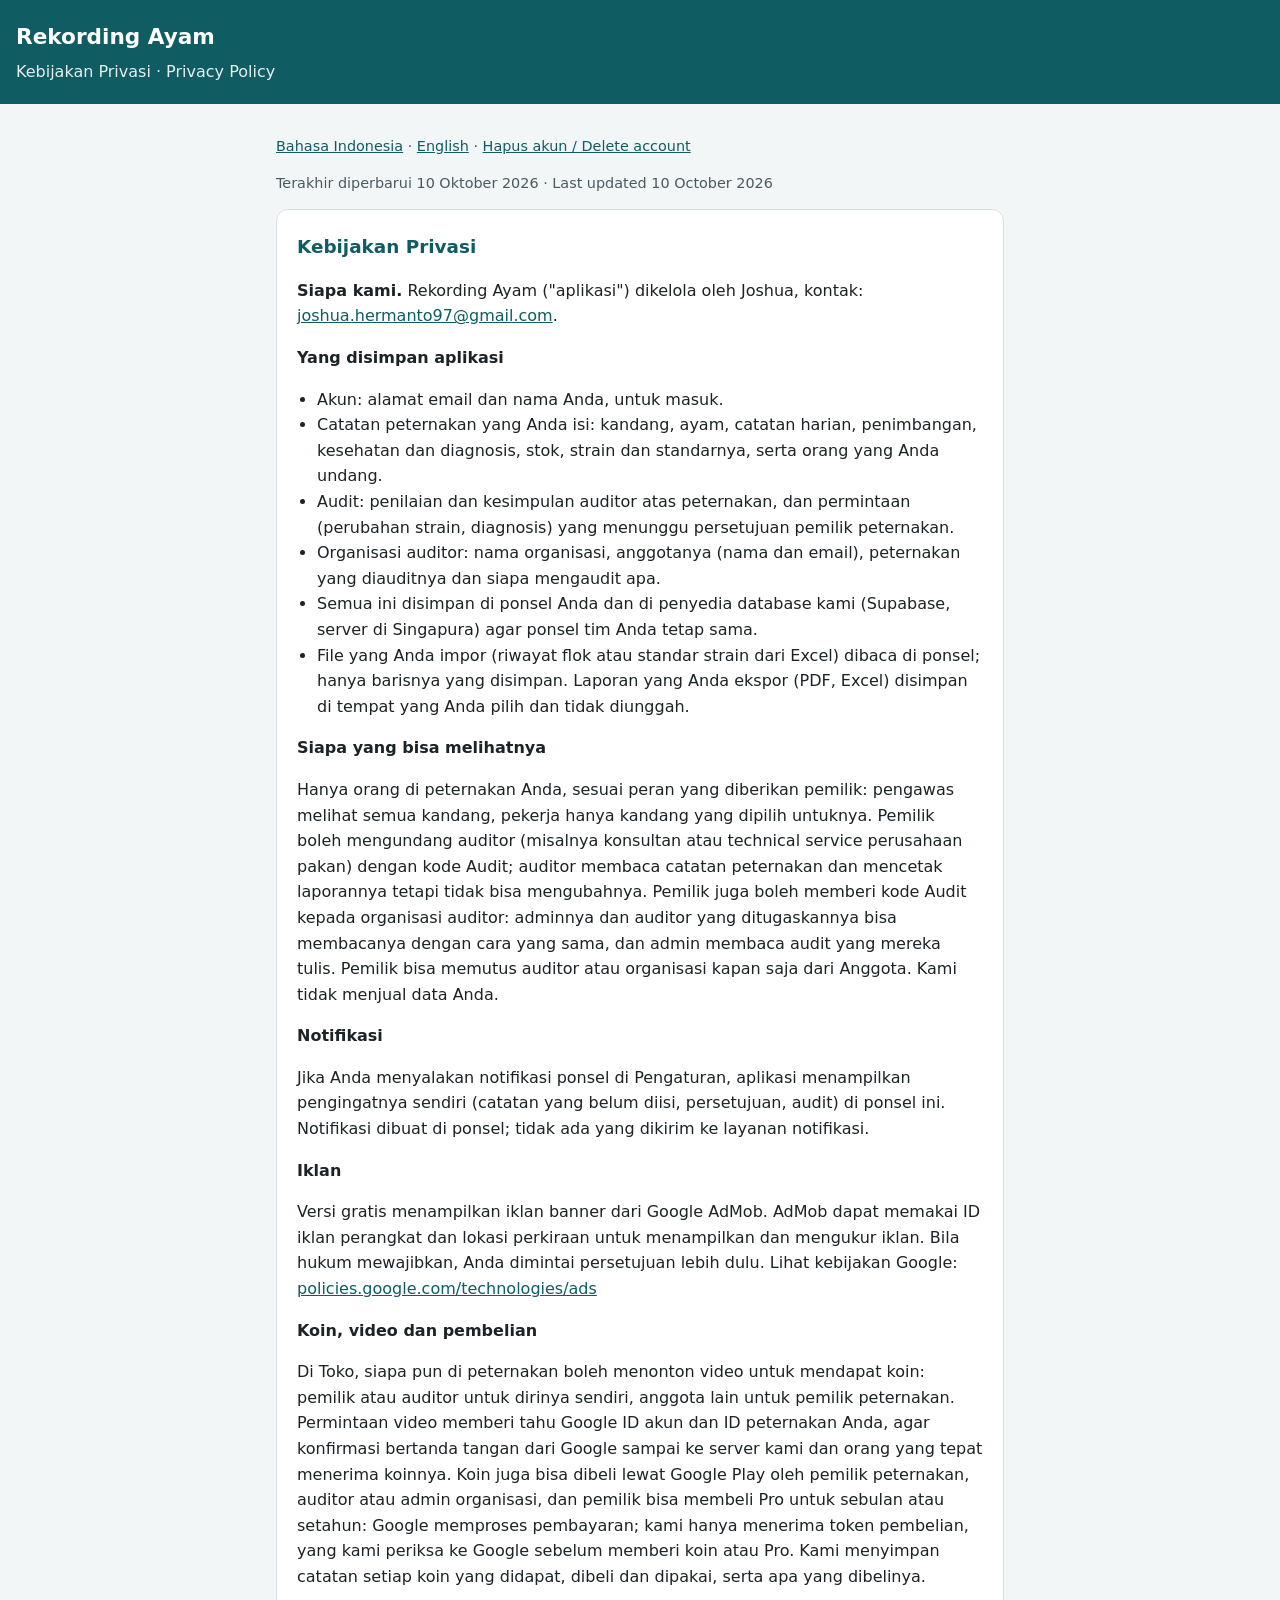
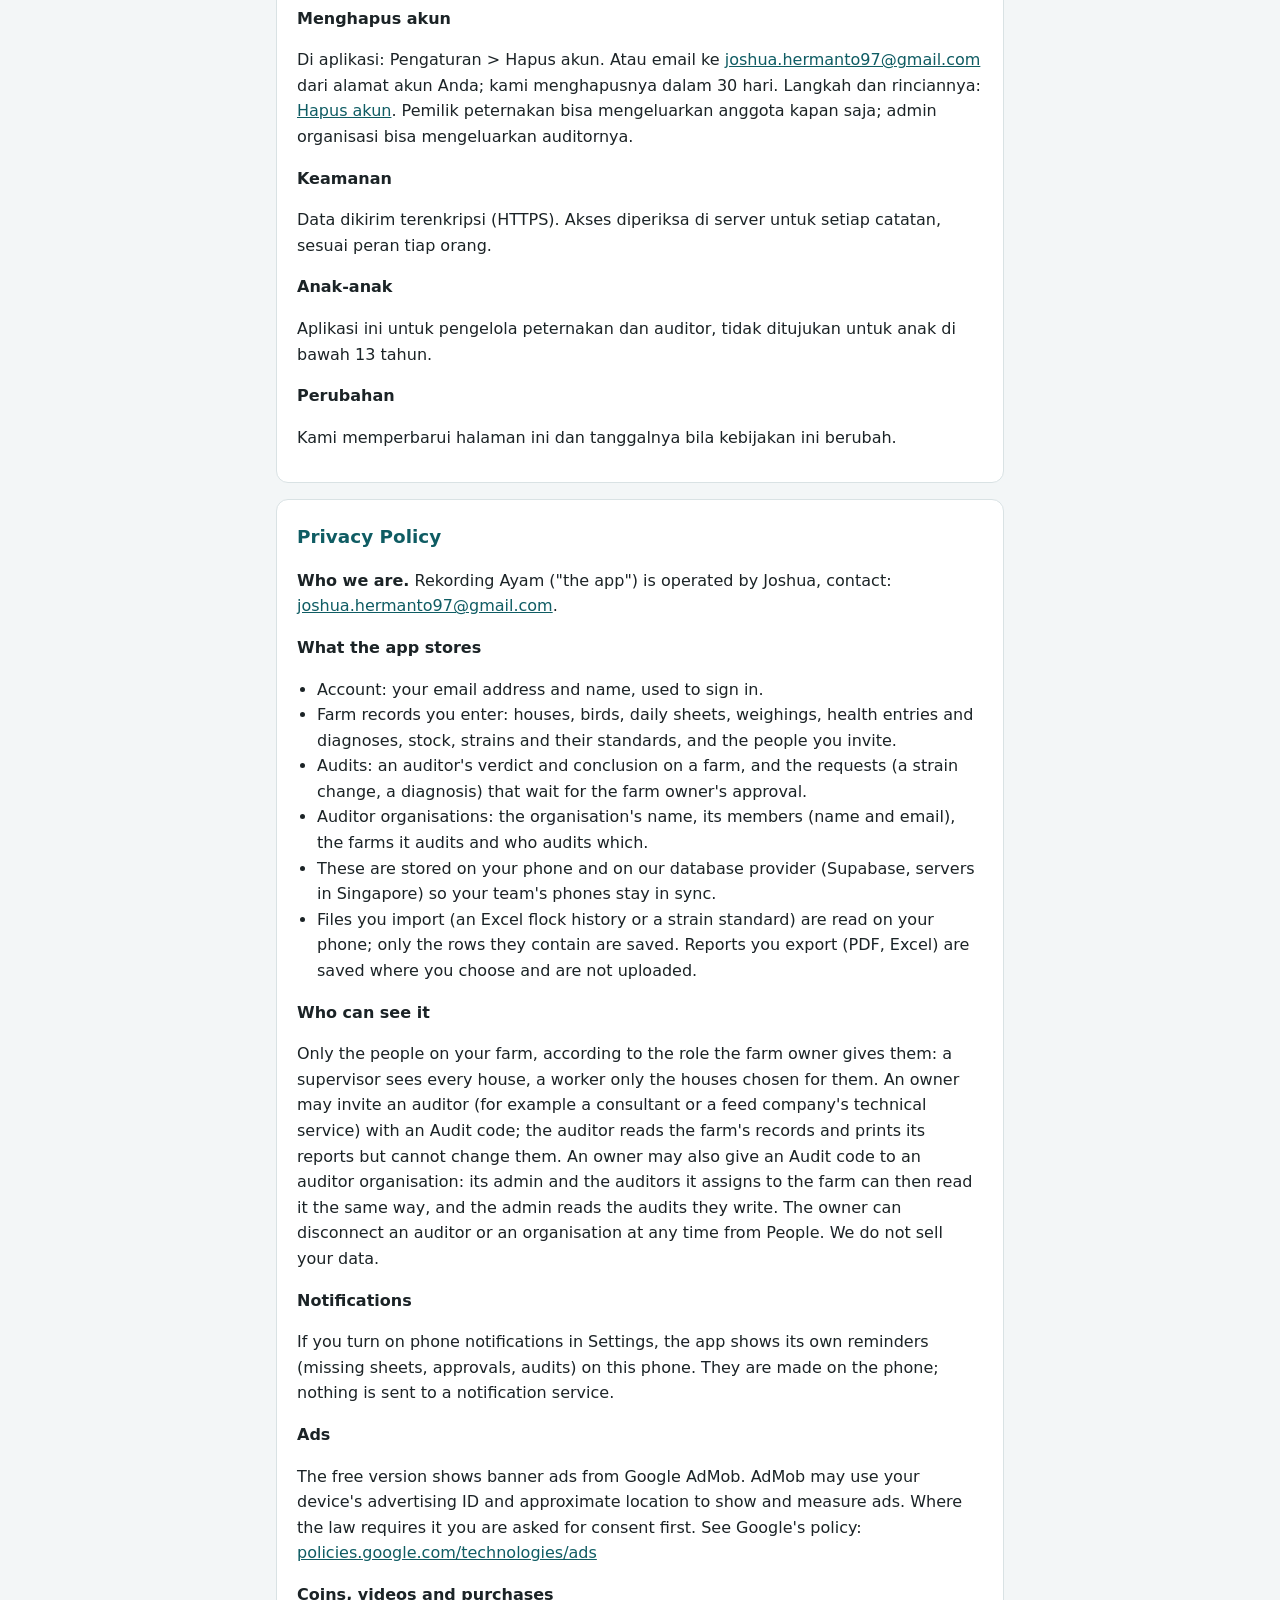
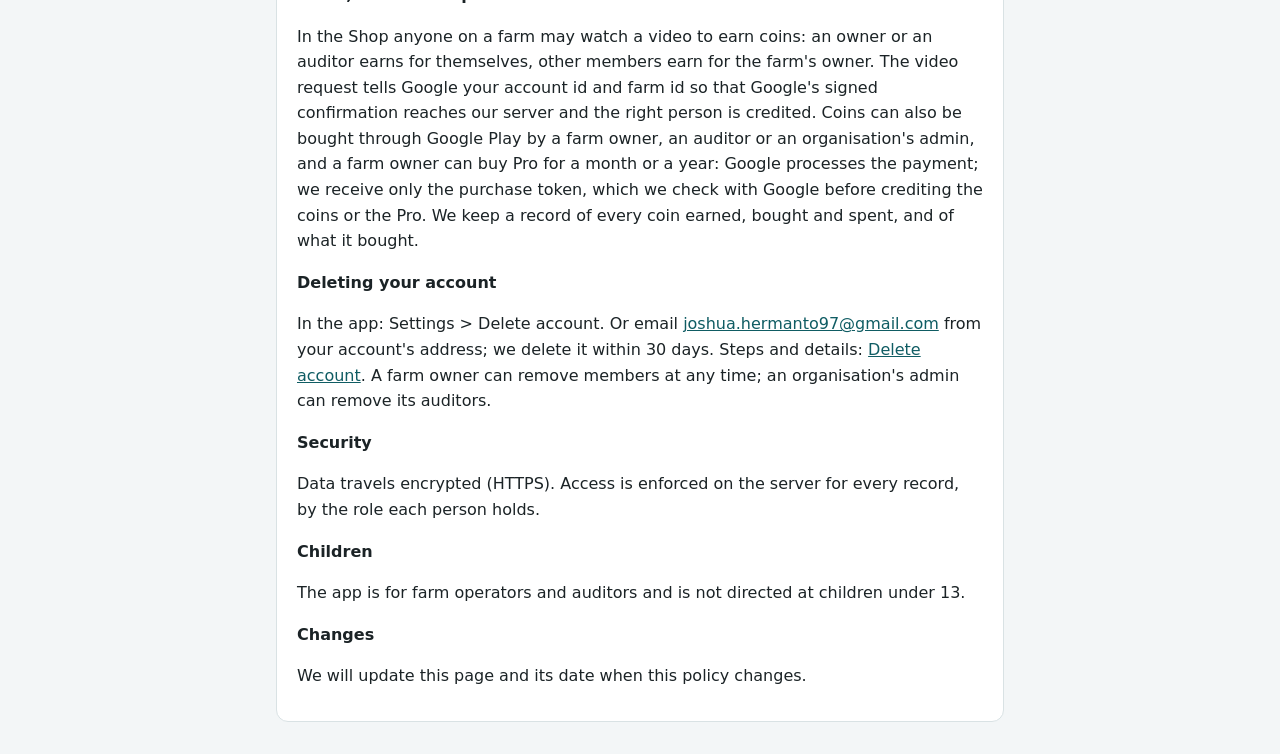
==== index.html @ 23779a7a "Rekording Ayam: privacy policy and delete-account pages Published from docs/site in the app's reposi" ====
<!doctype html>
<html lang="id">
<head>
<meta charset="utf-8">
<meta name="viewport" content="width=device-width, initial-scale=1">
<title>Rekording Ayam: Kebijakan Privasi / Privacy Policy</title>
<link rel="stylesheet" href="style.css">
</head>
<body>
<header>
  <h1>Rekording Ayam</h1>
  <p>Kebijakan Privasi · Privacy Policy</p>
</header>
<main>
  <p class="lang"><a href="#id">Bahasa Indonesia</a> · <a href="#en">English</a> · <a href="delete-account.html">Hapus akun / Delete account</a></p>
  <p class="updated">Terakhir diperbarui 10 Oktober 2026 · Last updated 10 October 2026</p>

  <section id="id" lang="id">
    <h2>Kebijakan Privasi</h2>
    <p><strong>Siapa kami.</strong> Rekording Ayam ("aplikasi") dikelola oleh Joshua, kontak: <a href="mailto:joshua.hermanto97@gmail.com">joshua.hermanto97@gmail.com</a>.</p>

    <h3>Yang disimpan aplikasi</h3>
    <ul>
      <li>Akun: alamat email dan nama Anda, untuk masuk.</li>
      <li>Catatan peternakan yang Anda isi: kandang, ayam, catatan harian, penimbangan, kesehatan dan diagnosis, stok, strain dan standarnya, serta orang yang Anda undang.</li>
      <li>Audit: penilaian dan kesimpulan auditor atas peternakan, dan permintaan (perubahan strain, diagnosis) yang menunggu persetujuan pemilik peternakan.</li>
      <li>Organisasi auditor: nama organisasi, anggotanya (nama dan email), peternakan yang diauditnya dan siapa mengaudit apa.</li>
      <li>Semua ini disimpan di ponsel Anda dan di penyedia database kami (Supabase, server di Singapura) agar ponsel tim Anda tetap sama.</li>
      <li>File yang Anda impor (riwayat flok atau standar strain dari Excel) dibaca di ponsel; hanya barisnya yang disimpan. Laporan yang Anda ekspor (PDF, Excel) disimpan di tempat yang Anda pilih dan tidak diunggah.</li>
    </ul>

    <h3>Siapa yang bisa melihatnya</h3>
    <p>Hanya orang di peternakan Anda, sesuai peran yang diberikan pemilik: pengawas melihat semua kandang, pekerja hanya kandang yang dipilih untuknya. Pemilik boleh mengundang auditor (misalnya konsultan atau technical service perusahaan pakan) dengan kode Audit; auditor membaca catatan peternakan dan mencetak laporannya tetapi tidak bisa mengubahnya. Pemilik juga boleh memberi kode Audit kepada organisasi auditor: adminnya dan auditor yang ditugaskannya bisa membacanya dengan cara yang sama, dan admin membaca audit yang mereka tulis. Pemilik bisa memutus auditor atau organisasi kapan saja dari Anggota. Kami tidak menjual data Anda.</p>

    <h3>Notifikasi</h3>
    <p>Jika Anda menyalakan notifikasi ponsel di Pengaturan, aplikasi menampilkan pengingatnya sendiri (catatan yang belum diisi, persetujuan, audit) di ponsel ini. Notifikasi dibuat di ponsel; tidak ada yang dikirim ke layanan notifikasi.</p>

    <h3>Iklan</h3>
    <p>Versi gratis menampilkan iklan banner dari Google AdMob. AdMob dapat memakai ID iklan perangkat dan lokasi perkiraan untuk menampilkan dan mengukur iklan. Bila hukum mewajibkan, Anda dimintai persetujuan lebih dulu. Lihat kebijakan Google: <a href="https://policies.google.com/technologies/ads">policies.google.com/technologies/ads</a></p>

    <h3>Koin, video dan pembelian</h3>
    <p>Di Toko, siapa pun di peternakan boleh menonton video untuk mendapat koin: pemilik atau auditor untuk dirinya sendiri, anggota lain untuk pemilik peternakan. Permintaan video memberi tahu Google ID akun dan ID peternakan Anda, agar konfirmasi bertanda tangan dari Google sampai ke server kami dan orang yang tepat menerima koinnya. Koin juga bisa dibeli lewat Google Play oleh pemilik peternakan, auditor atau admin organisasi, dan pemilik bisa membeli Pro untuk sebulan atau setahun: Google memproses pembayaran; kami hanya menerima token pembelian, yang kami periksa ke Google sebelum memberi koin atau Pro. Kami menyimpan catatan setiap koin yang didapat, dibeli dan dipakai, serta apa yang dibelinya.</p>

    <h3>Menghapus akun</h3>
    <p>Di aplikasi: Pengaturan &gt; Hapus akun. Atau email ke <a href="mailto:joshua.hermanto97@gmail.com">joshua.hermanto97@gmail.com</a> dari alamat akun Anda; kami menghapusnya dalam 30 hari. Langkah dan rinciannya: <a href="delete-account.html">Hapus akun</a>. Pemilik peternakan bisa mengeluarkan anggota kapan saja; admin organisasi bisa mengeluarkan auditornya.</p>

    <h3>Keamanan</h3>
    <p>Data dikirim terenkripsi (HTTPS). Akses diperiksa di server untuk setiap catatan, sesuai peran tiap orang.</p>

    <h3>Anak-anak</h3>
    <p>Aplikasi ini untuk pengelola peternakan dan auditor, tidak ditujukan untuk anak di bawah 13 tahun.</p>

    <h3>Perubahan</h3>
    <p>Kami memperbarui halaman ini dan tanggalnya bila kebijakan ini berubah.</p>
  </section>

  <section id="en" lang="en">
    <h2>Privacy Policy</h2>
    <p><strong>Who we are.</strong> Rekording Ayam ("the app") is operated by Joshua, contact: <a href="mailto:joshua.hermanto97@gmail.com">joshua.hermanto97@gmail.com</a>.</p>

    <h3>What the app stores</h3>
    <ul>
      <li>Account: your email address and name, used to sign in.</li>
      <li>Farm records you enter: houses, birds, daily sheets, weighings, health entries and diagnoses, stock, strains and their standards, and the people you invite.</li>
      <li>Audits: an auditor's verdict and conclusion on a farm, and the requests (a strain change, a diagnosis) that wait for the farm owner's approval.</li>
      <li>Auditor organisations: the organisation's name, its members (name and email), the farms it audits and who audits which.</li>
      <li>These are stored on your phone and on our database provider (Supabase, servers in Singapore) so your team's phones stay in sync.</li>
      <li>Files you import (an Excel flock history or a strain standard) are read on your phone; only the rows they contain are saved. Reports you export (PDF, Excel) are saved where you choose and are not uploaded.</li>
    </ul>

    <h3>Who can see it</h3>
    <p>Only the people on your farm, according to the role the farm owner gives them: a supervisor sees every house, a worker only the houses chosen for them. An owner may invite an auditor (for example a consultant or a feed company's technical service) with an Audit code; the auditor reads the farm's records and prints its reports but cannot change them. An owner may also give an Audit code to an auditor organisation: its admin and the auditors it assigns to the farm can then read it the same way, and the admin reads the audits they write. The owner can disconnect an auditor or an organisation at any time from People. We do not sell your data.</p>

    <h3>Notifications</h3>
    <p>If you turn on phone notifications in Settings, the app shows its own reminders (missing sheets, approvals, audits) on this phone. They are made on the phone; nothing is sent to a notification service.</p>

    <h3>Ads</h3>
    <p>The free version shows banner ads from Google AdMob. AdMob may use your device's advertising ID and approximate location to show and measure ads. Where the law requires it you are asked for consent first. See Google's policy: <a href="https://policies.google.com/technologies/ads">policies.google.com/technologies/ads</a></p>

    <h3>Coins, videos and purchases</h3>
    <p>In the Shop anyone on a farm may watch a video to earn coins: an owner or an auditor earns for themselves, other members earn for the farm's owner. The video request tells Google your account id and farm id so that Google's signed confirmation reaches our server and the right person is credited. Coins can also be bought through Google Play by a farm owner, an auditor or an organisation's admin, and a farm owner can buy Pro for a month or a year: Google processes the payment; we receive only the purchase token, which we check with Google before crediting the coins or the Pro. We keep a record of every coin earned, bought and spent, and of what it bought.</p>

    <h3>Deleting your account</h3>
    <p>In the app: Settings &gt; Delete account. Or email <a href="mailto:joshua.hermanto97@gmail.com">joshua.hermanto97@gmail.com</a> from your account's address; we delete it within 30 days. Steps and details: <a href="delete-account.html">Delete account</a>. A farm owner can remove members at any time; an organisation's admin can remove its auditors.</p>

    <h3>Security</h3>
    <p>Data travels encrypted (HTTPS). Access is enforced on the server for every record, by the role each person holds.</p>

    <h3>Children</h3>
    <p>The app is for farm operators and auditors and is not directed at children under 13.</p>

    <h3>Changes</h3>
    <p>We will update this page and its date when this policy changes.</p>
  </section>
</main>
</body>
</html>
---- style.css ----
/* The two public pages Google Play links to. Light only, like the app. */
:root {
  --petrol: #0f5c63;
  --ink: #1b2326;
  --muted: #4a5a5f;
  --page: #f3f6f7;
  --card: #ffffff;
  --line: #d9e2e4;
  --danger: #b3261e;
}
* { box-sizing: border-box; }
body {
  margin: 0;
  background: var(--page);
  color: var(--ink);
  font: 16px/1.6 system-ui, -apple-system, "Segoe UI", Roboto, sans-serif;
}
header { background: var(--petrol); color: #fff; padding: 20px 16px; }
header h1 { margin: 0; font-size: 1.35rem; }
header p { margin: 4px 0 0; opacity: 0.9; }
header a { color: #fff; }
main { max-width: 760px; margin: 0 auto; padding: 16px; }
section { background: var(--card); border: 1px solid var(--line); border-radius: 12px; padding: 4px 20px 16px; margin: 0 0 16px; }
h2 { font-size: 1.15rem; color: var(--petrol); margin: 18px 0 6px; }
h3 { font-size: 1rem; margin: 16px 0 4px; }
.updated, .lang { color: var(--muted); font-size: 0.9rem; }
.lang a { color: var(--petrol); }
ol, ul { padding-left: 1.25rem; }
a { color: var(--petrol); }
.note { border-left: 4px solid var(--danger); padding: 4px 12px; background: #fdf1f0; }
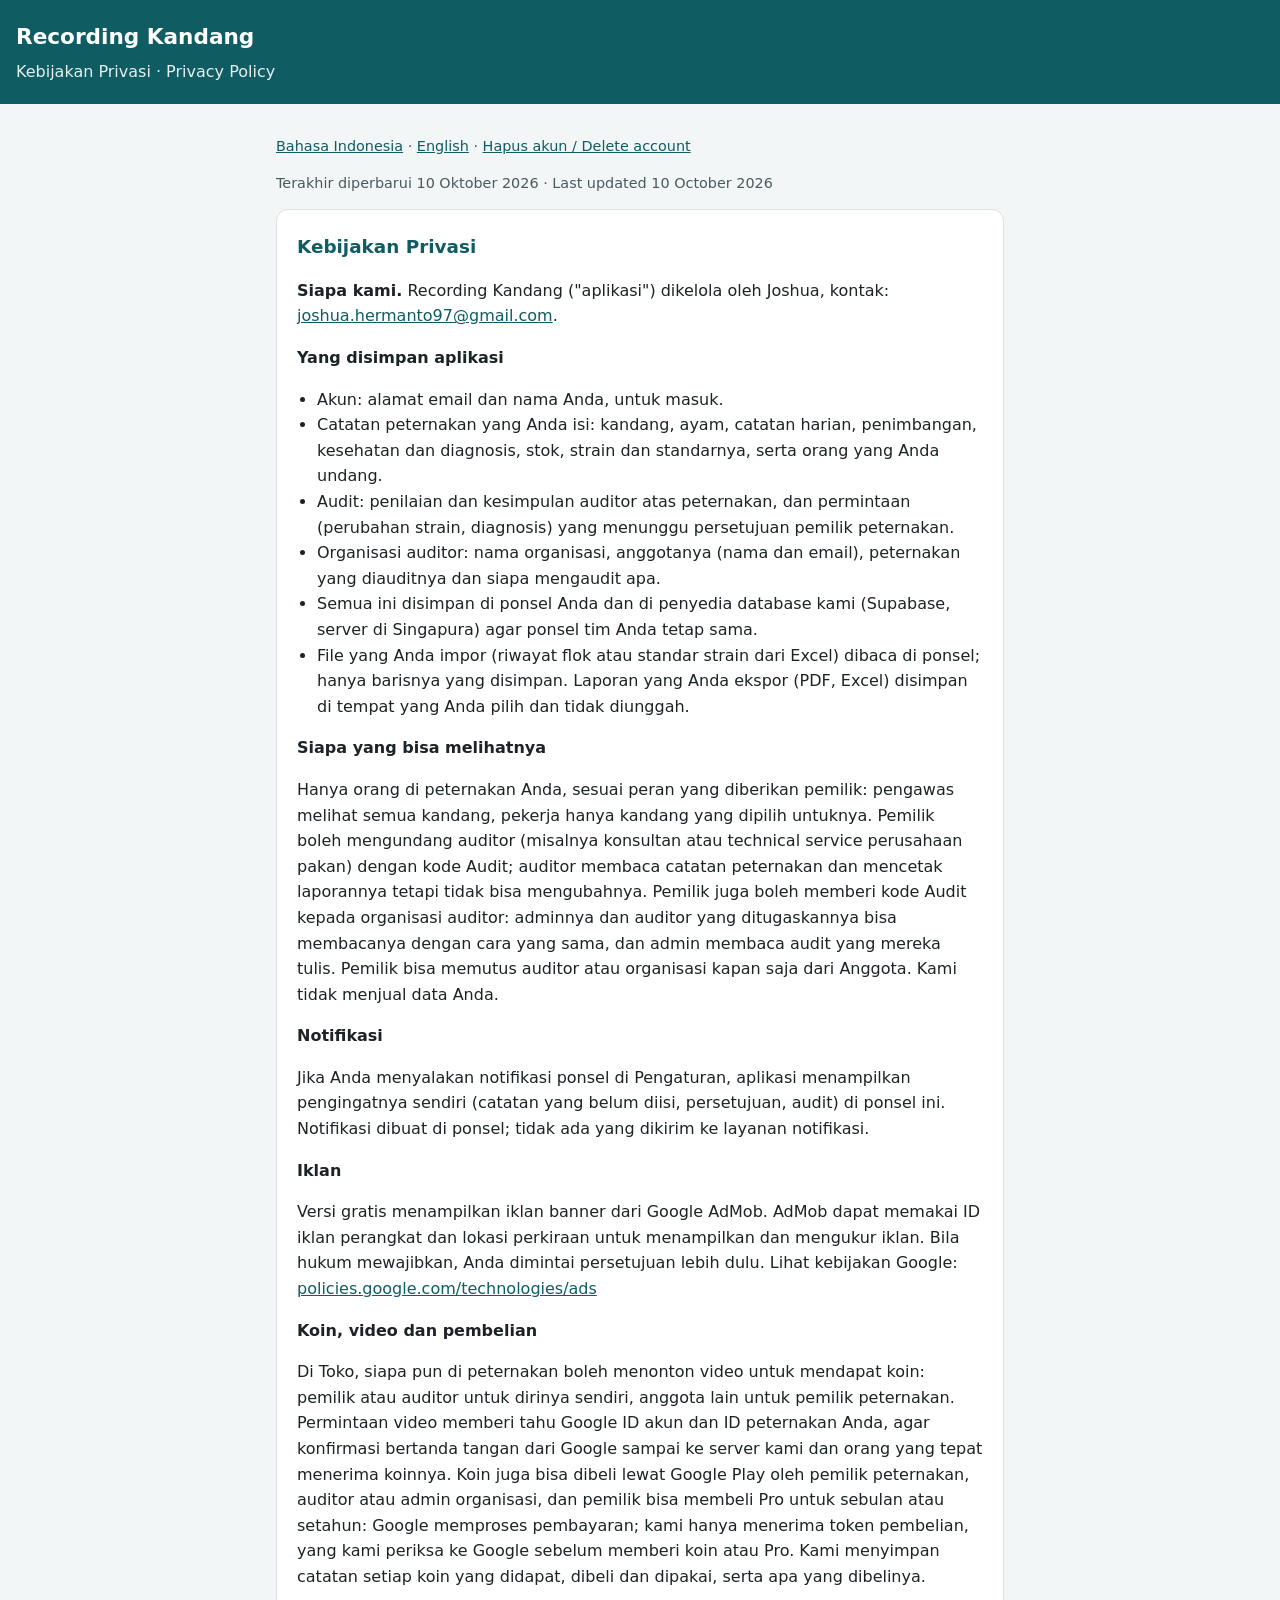
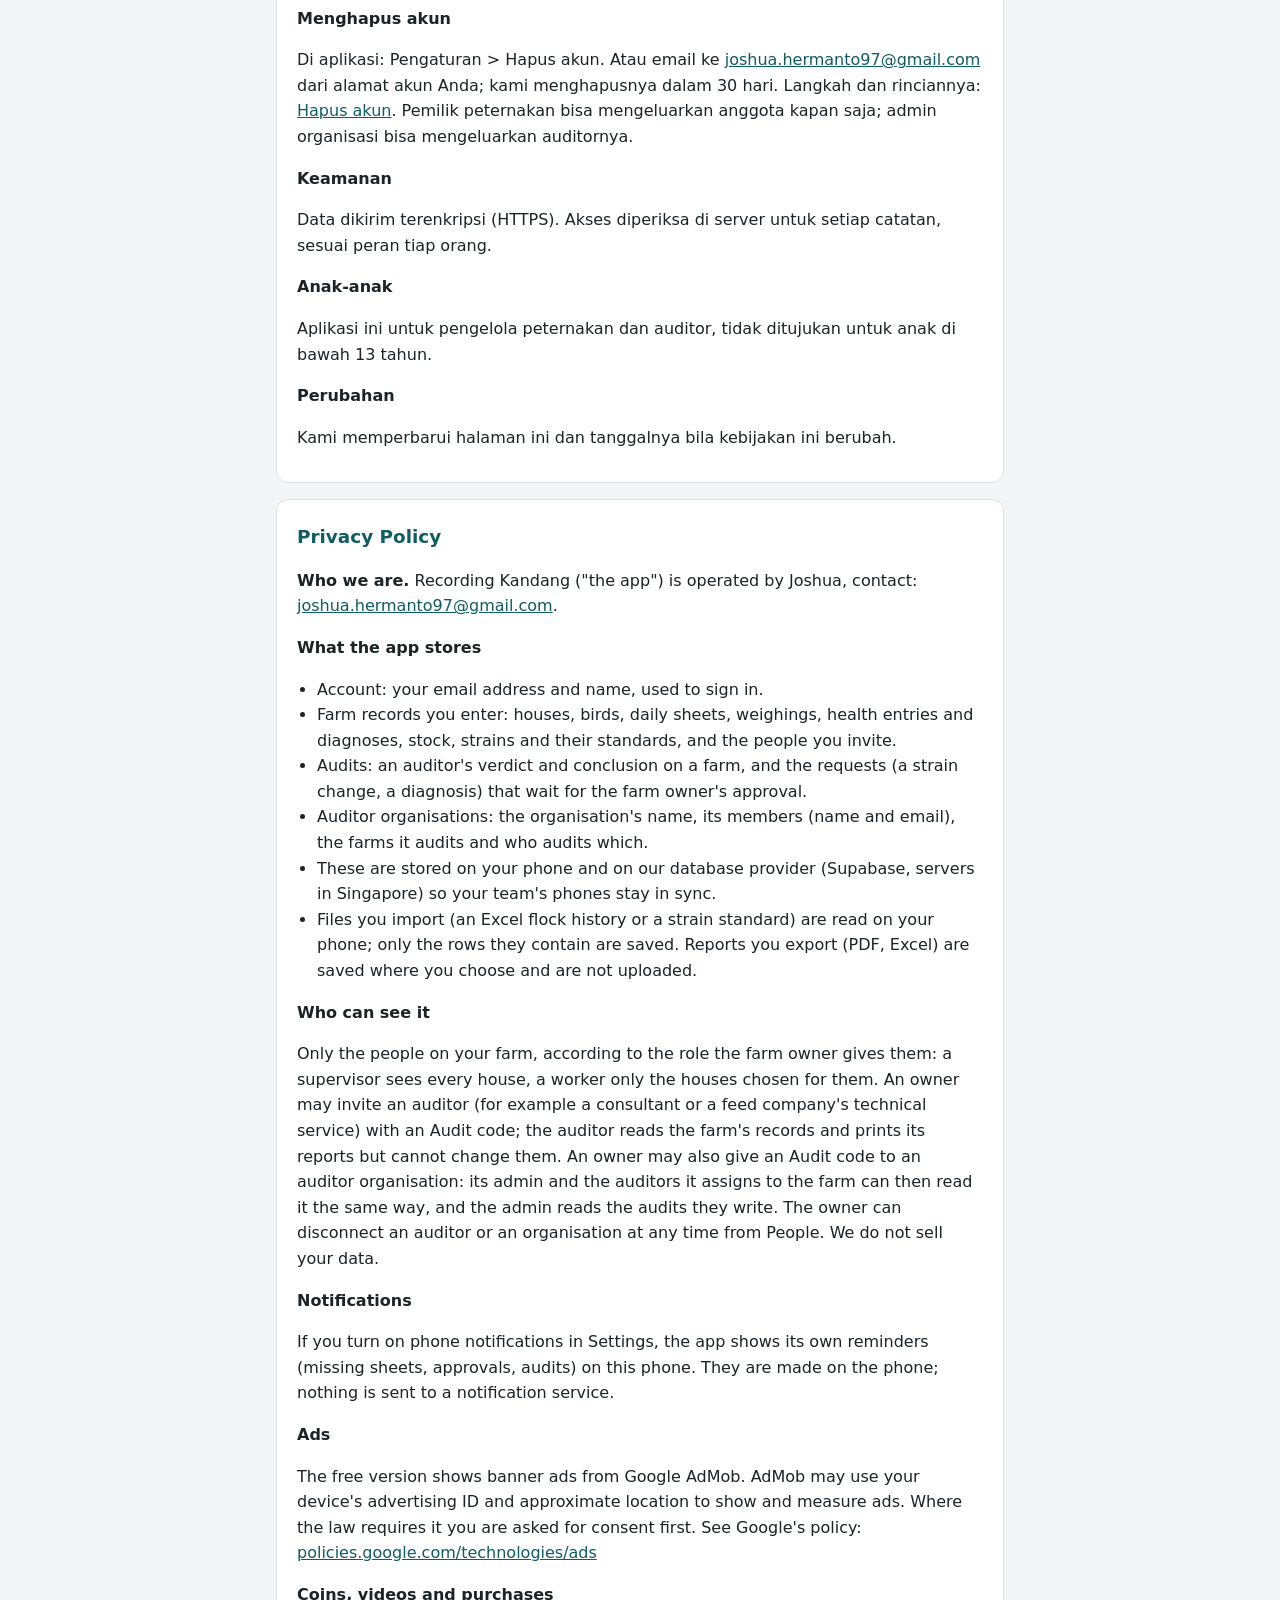
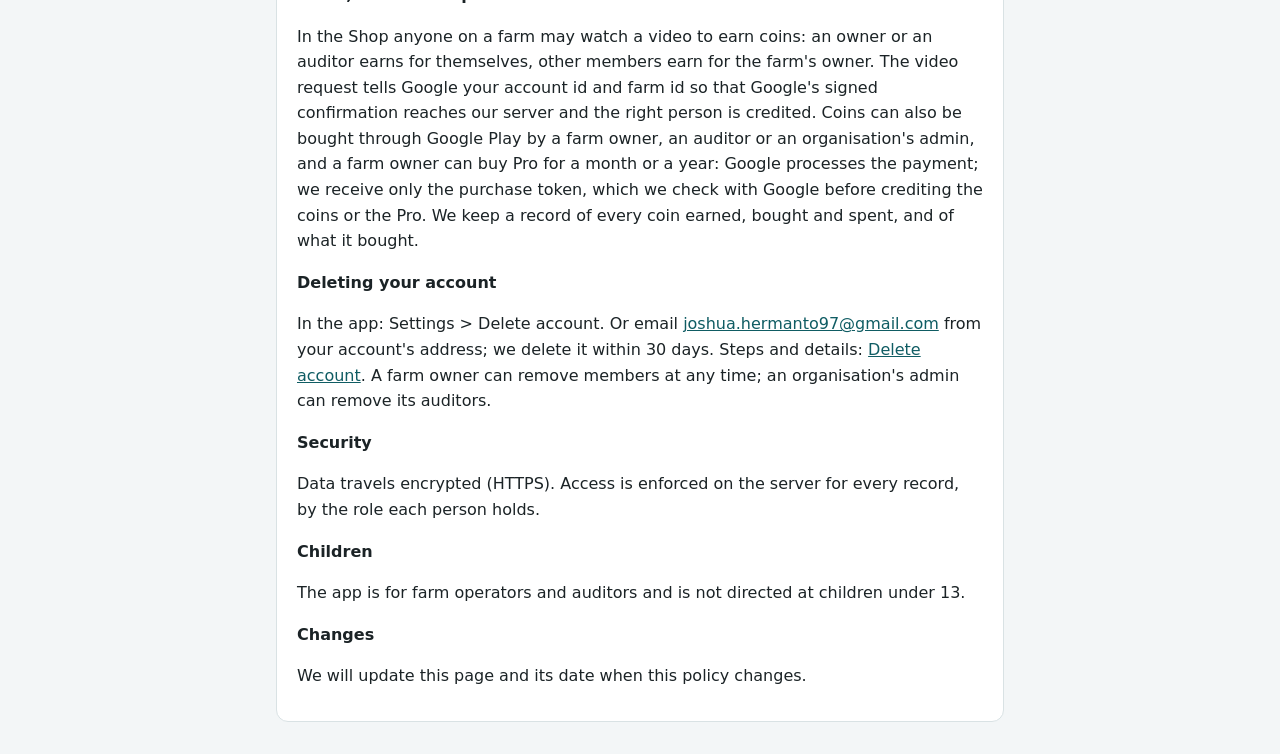
==== commit aec37d2b: "The app is now called Recording Kandang Co-Authored-By: Claude Opus 5.5 <noreply@anthropic.com>" ====
--- a/index.html
+++ b/index.html
@@ -3,12 +3,12 @@
 <head>
 <meta charset="utf-8">
 <meta name="viewport" content="width=device-width, initial-scale=1">
-<title>Rekording Ayam: Kebijakan Privasi / Privacy Policy</title>
+<title>Recording Kandang: Kebijakan Privasi / Privacy Policy</title>
 <link rel="stylesheet" href="style.css">
 </head>
 <body>
 <header>
-  <h1>Rekording Ayam</h1>
+  <h1>Recording Kandang</h1>
   <p>Kebijakan Privasi · Privacy Policy</p>
 </header>
 <main>
@@ -17,7 +17,7 @@
 
   <section id="id" lang="id">
     <h2>Kebijakan Privasi</h2>
-    <p><strong>Siapa kami.</strong> Rekording Ayam ("aplikasi") dikelola oleh Joshua, kontak: <a href="mailto:joshua.hermanto97@gmail.com">joshua.hermanto97@gmail.com</a>.</p>
+    <p><strong>Siapa kami.</strong> Recording Kandang ("aplikasi") dikelola oleh Joshua, kontak: <a href="mailto:joshua.hermanto97@gmail.com">joshua.hermanto97@gmail.com</a>.</p>
 
     <h3>Yang disimpan aplikasi</h3>
     <ul>
@@ -56,7 +56,7 @@
 
   <section id="en" lang="en">
     <h2>Privacy Policy</h2>
-    <p><strong>Who we are.</strong> Rekording Ayam ("the app") is operated by Joshua, contact: <a href="mailto:joshua.hermanto97@gmail.com">joshua.hermanto97@gmail.com</a>.</p>
+    <p><strong>Who we are.</strong> Recording Kandang ("the app") is operated by Joshua, contact: <a href="mailto:joshua.hermanto97@gmail.com">joshua.hermanto97@gmail.com</a>.</p>
 
     <h3>What the app stores</h3>
     <ul>
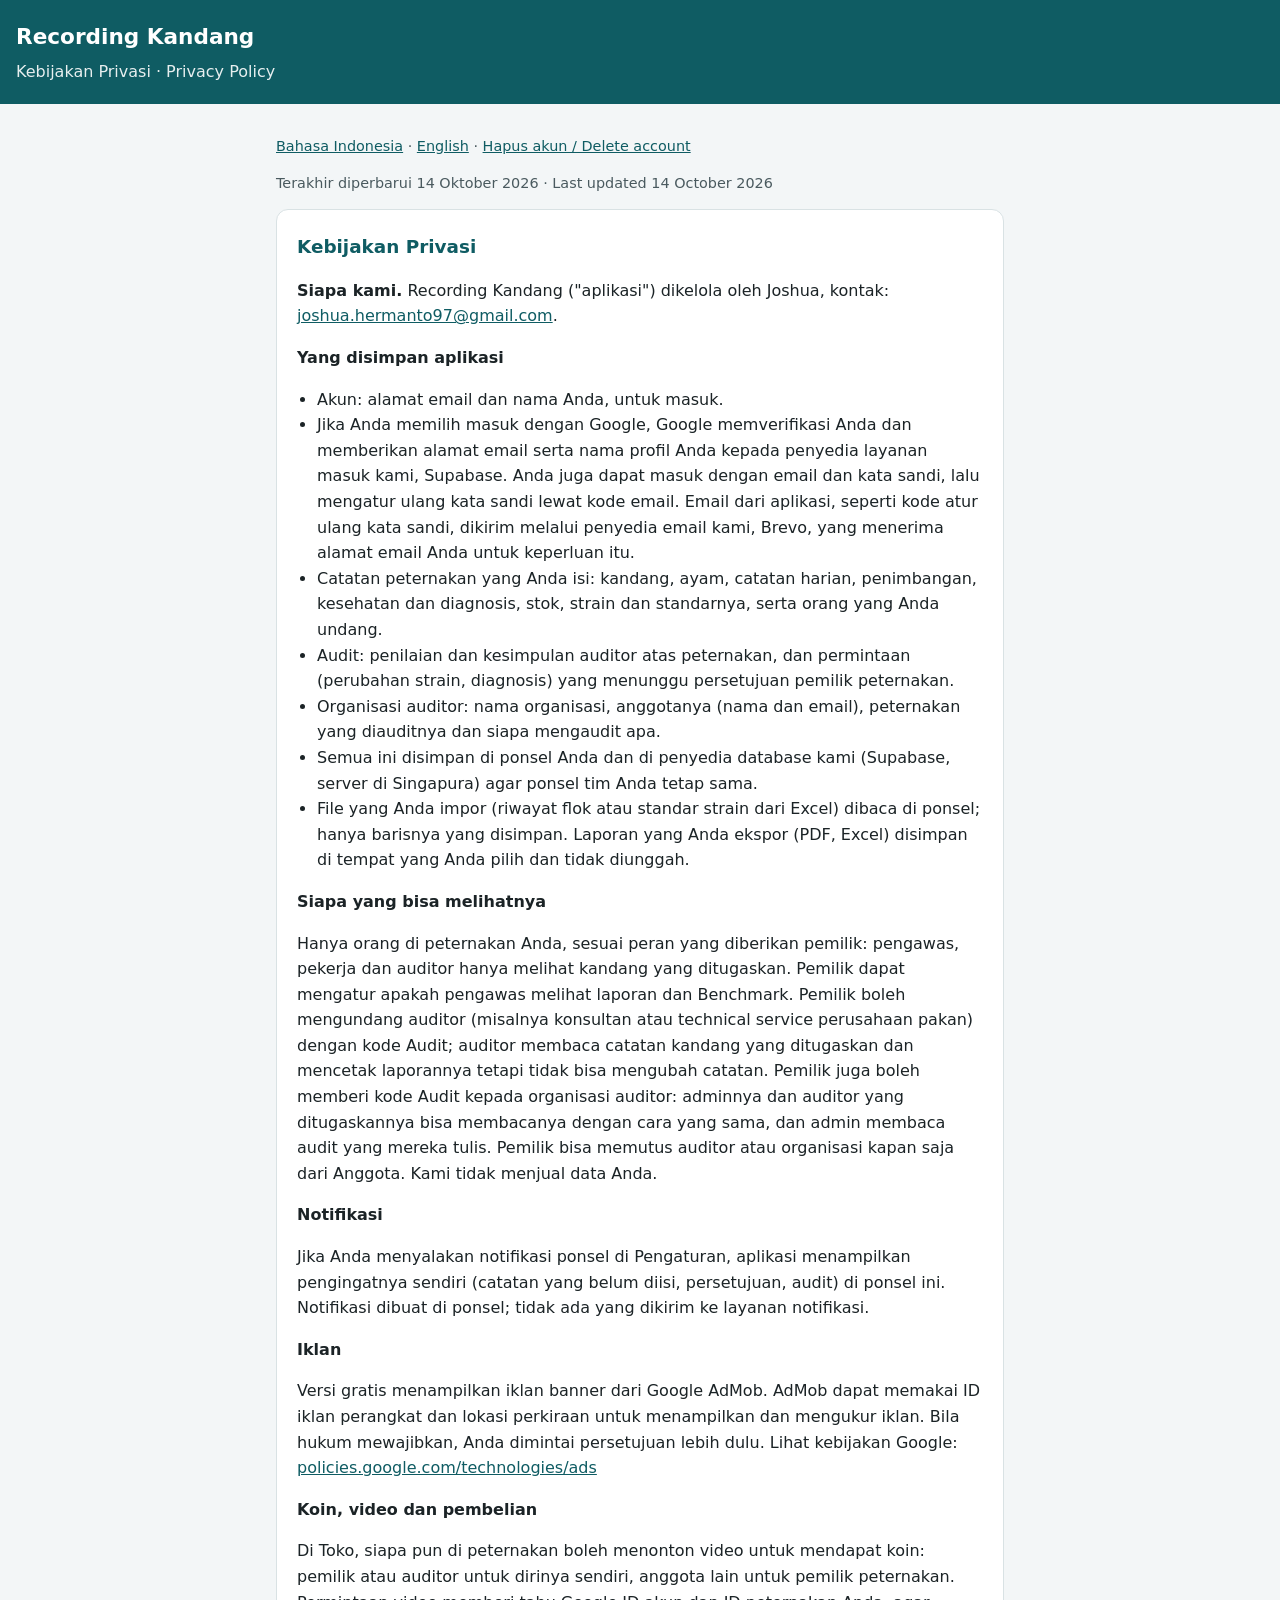
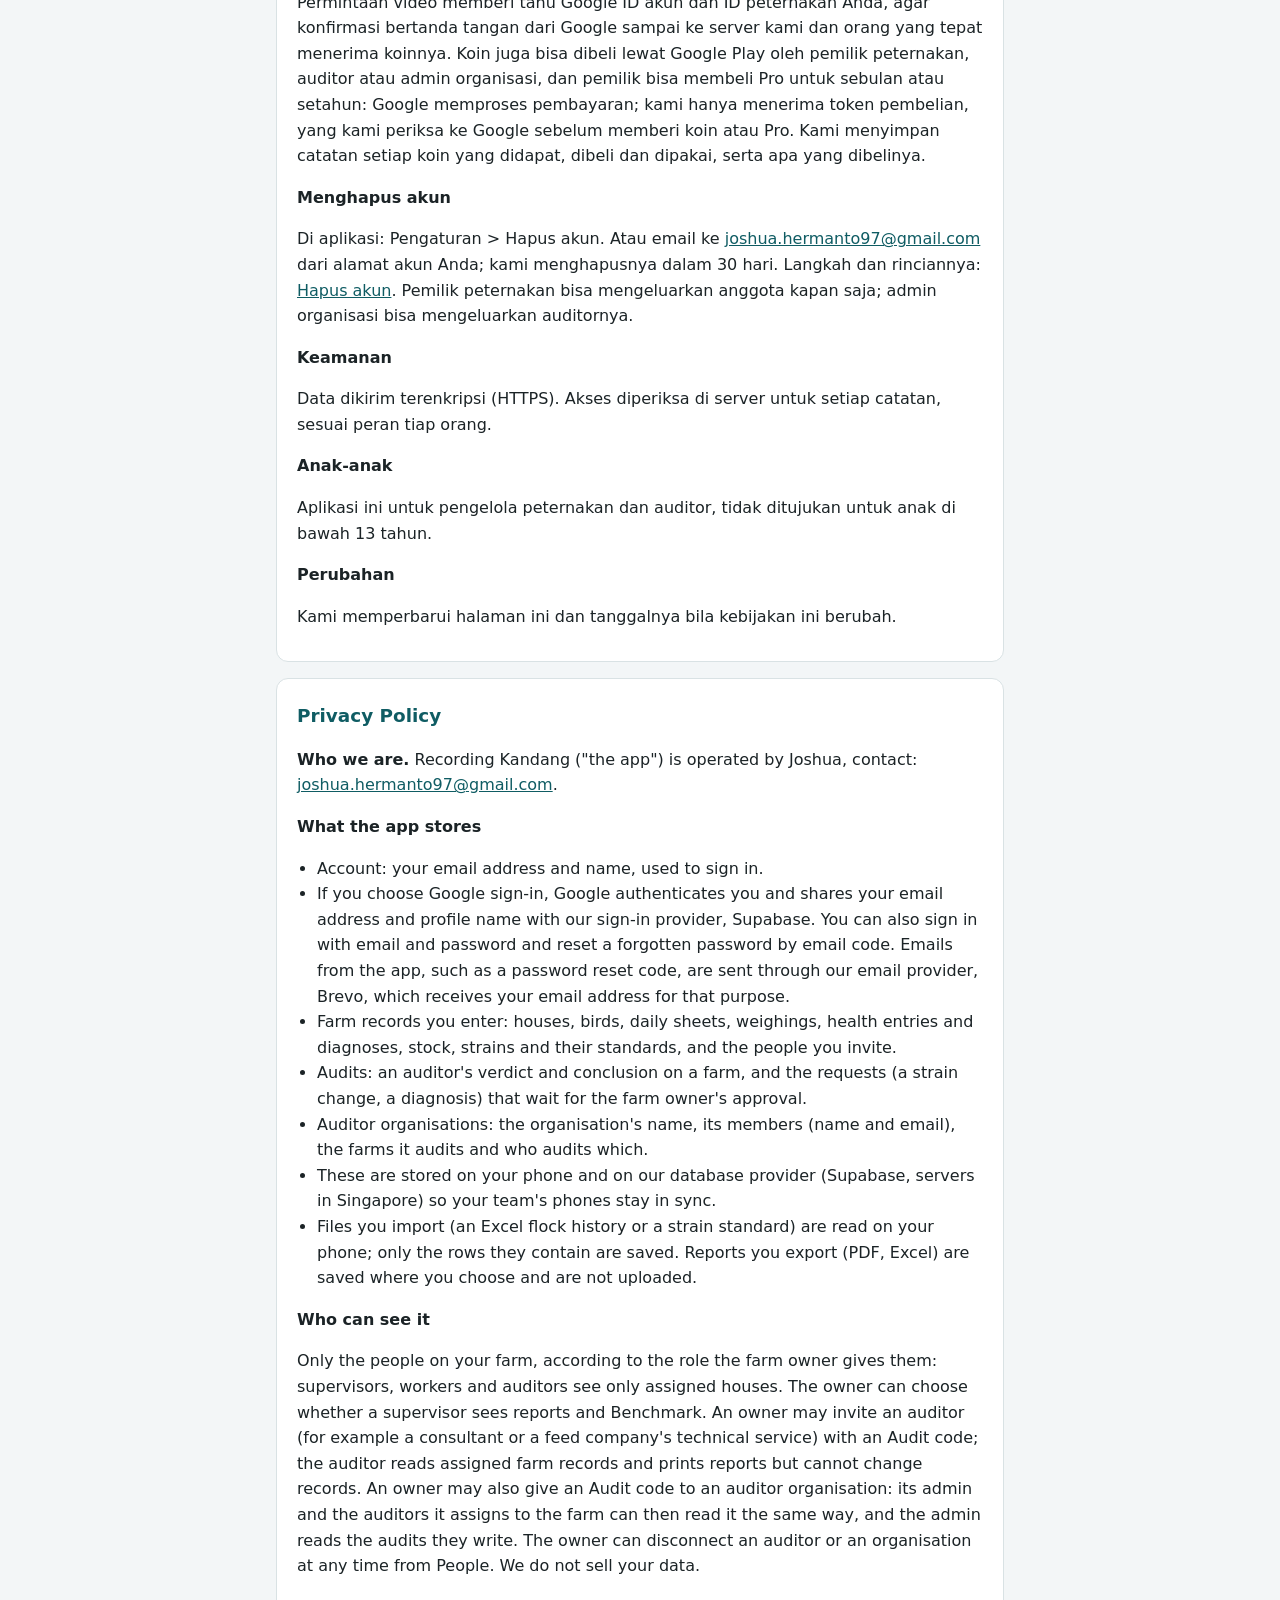
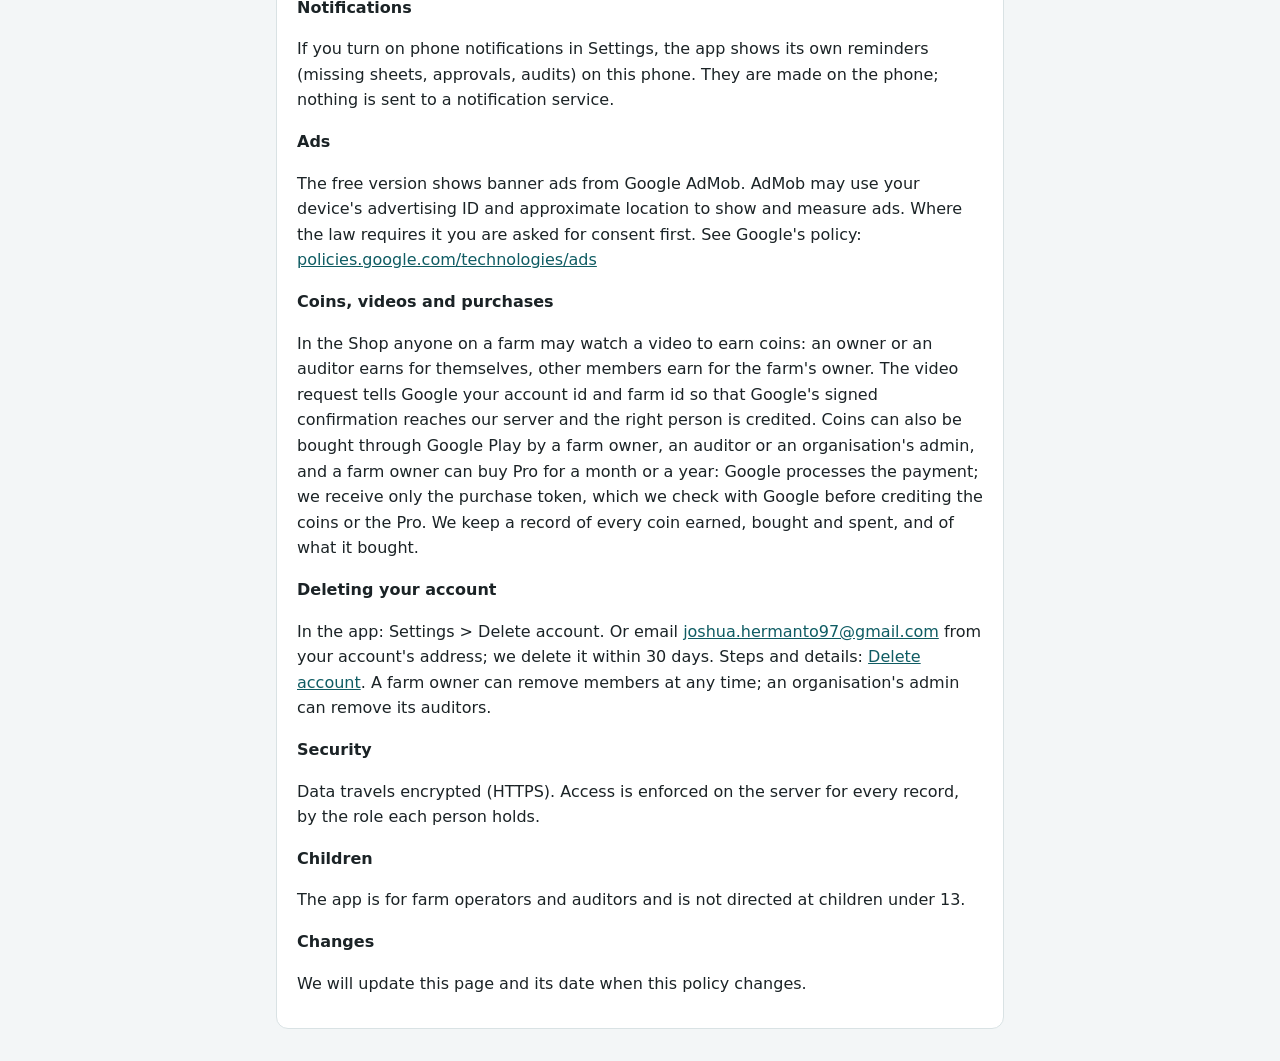
==== commit 4e0993b7: "Google sign-in, reset by email code, assigned houses, Google-only deletion; Brevo sends the app's em" ====
--- a/index.html
+++ b/index.html
@@ -13,7 +13,7 @@
 </header>
 <main>
   <p class="lang"><a href="#id">Bahasa Indonesia</a> · <a href="#en">English</a> · <a href="delete-account.html">Hapus akun / Delete account</a></p>
-  <p class="updated">Terakhir diperbarui 10 Oktober 2026 · Last updated 10 October 2026</p>
+  <p class="updated">Terakhir diperbarui 14 Oktober 2026 · Last updated 14 October 2026</p>
 
   <section id="id" lang="id">
     <h2>Kebijakan Privasi</h2>
@@ -22,6 +22,7 @@
     <h3>Yang disimpan aplikasi</h3>
     <ul>
       <li>Akun: alamat email dan nama Anda, untuk masuk.</li>
+      <li>Jika Anda memilih masuk dengan Google, Google memverifikasi Anda dan memberikan alamat email serta nama profil Anda kepada penyedia layanan masuk kami, Supabase. Anda juga dapat masuk dengan email dan kata sandi, lalu mengatur ulang kata sandi lewat kode email. Email dari aplikasi, seperti kode atur ulang kata sandi, dikirim melalui penyedia email kami, Brevo, yang menerima alamat email Anda untuk keperluan itu.</li>
       <li>Catatan peternakan yang Anda isi: kandang, ayam, catatan harian, penimbangan, kesehatan dan diagnosis, stok, strain dan standarnya, serta orang yang Anda undang.</li>
       <li>Audit: penilaian dan kesimpulan auditor atas peternakan, dan permintaan (perubahan strain, diagnosis) yang menunggu persetujuan pemilik peternakan.</li>
       <li>Organisasi auditor: nama organisasi, anggotanya (nama dan email), peternakan yang diauditnya dan siapa mengaudit apa.</li>
@@ -30,7 +31,7 @@
     </ul>
 
     <h3>Siapa yang bisa melihatnya</h3>
-    <p>Hanya orang di peternakan Anda, sesuai peran yang diberikan pemilik: pengawas melihat semua kandang, pekerja hanya kandang yang dipilih untuknya. Pemilik boleh mengundang auditor (misalnya konsultan atau technical service perusahaan pakan) dengan kode Audit; auditor membaca catatan peternakan dan mencetak laporannya tetapi tidak bisa mengubahnya. Pemilik juga boleh memberi kode Audit kepada organisasi auditor: adminnya dan auditor yang ditugaskannya bisa membacanya dengan cara yang sama, dan admin membaca audit yang mereka tulis. Pemilik bisa memutus auditor atau organisasi kapan saja dari Anggota. Kami tidak menjual data Anda.</p>
+    <p>Hanya orang di peternakan Anda, sesuai peran yang diberikan pemilik: pengawas, pekerja dan auditor hanya melihat kandang yang ditugaskan. Pemilik dapat mengatur apakah pengawas melihat laporan dan Benchmark. Pemilik boleh mengundang auditor (misalnya konsultan atau technical service perusahaan pakan) dengan kode Audit; auditor membaca catatan kandang yang ditugaskan dan mencetak laporannya tetapi tidak bisa mengubah catatan. Pemilik juga boleh memberi kode Audit kepada organisasi auditor: adminnya dan auditor yang ditugaskannya bisa membacanya dengan cara yang sama, dan admin membaca audit yang mereka tulis. Pemilik bisa memutus auditor atau organisasi kapan saja dari Anggota. Kami tidak menjual data Anda.</p>
 
     <h3>Notifikasi</h3>
     <p>Jika Anda menyalakan notifikasi ponsel di Pengaturan, aplikasi menampilkan pengingatnya sendiri (catatan yang belum diisi, persetujuan, audit) di ponsel ini. Notifikasi dibuat di ponsel; tidak ada yang dikirim ke layanan notifikasi.</p>
@@ -61,6 +62,7 @@
     <h3>What the app stores</h3>
     <ul>
       <li>Account: your email address and name, used to sign in.</li>
+      <li>If you choose Google sign-in, Google authenticates you and shares your email address and profile name with our sign-in provider, Supabase. You can also sign in with email and password and reset a forgotten password by email code. Emails from the app, such as a password reset code, are sent through our email provider, Brevo, which receives your email address for that purpose.</li>
       <li>Farm records you enter: houses, birds, daily sheets, weighings, health entries and diagnoses, stock, strains and their standards, and the people you invite.</li>
       <li>Audits: an auditor's verdict and conclusion on a farm, and the requests (a strain change, a diagnosis) that wait for the farm owner's approval.</li>
       <li>Auditor organisations: the organisation's name, its members (name and email), the farms it audits and who audits which.</li>
@@ -69,7 +71,7 @@
     </ul>
 
     <h3>Who can see it</h3>
-    <p>Only the people on your farm, according to the role the farm owner gives them: a supervisor sees every house, a worker only the houses chosen for them. An owner may invite an auditor (for example a consultant or a feed company's technical service) with an Audit code; the auditor reads the farm's records and prints its reports but cannot change them. An owner may also give an Audit code to an auditor organisation: its admin and the auditors it assigns to the farm can then read it the same way, and the admin reads the audits they write. The owner can disconnect an auditor or an organisation at any time from People. We do not sell your data.</p>
+    <p>Only the people on your farm, according to the role the farm owner gives them: supervisors, workers and auditors see only assigned houses. The owner can choose whether a supervisor sees reports and Benchmark. An owner may invite an auditor (for example a consultant or a feed company's technical service) with an Audit code; the auditor reads assigned farm records and prints reports but cannot change records. An owner may also give an Audit code to an auditor organisation: its admin and the auditors it assigns to the farm can then read it the same way, and the admin reads the audits they write. The owner can disconnect an auditor or an organisation at any time from People. We do not sell your data.</p>
 
     <h3>Notifications</h3>
     <p>If you turn on phone notifications in Settings, the app shows its own reminders (missing sheets, approvals, audits) on this phone. They are made on the phone; nothing is sent to a notification service.</p>
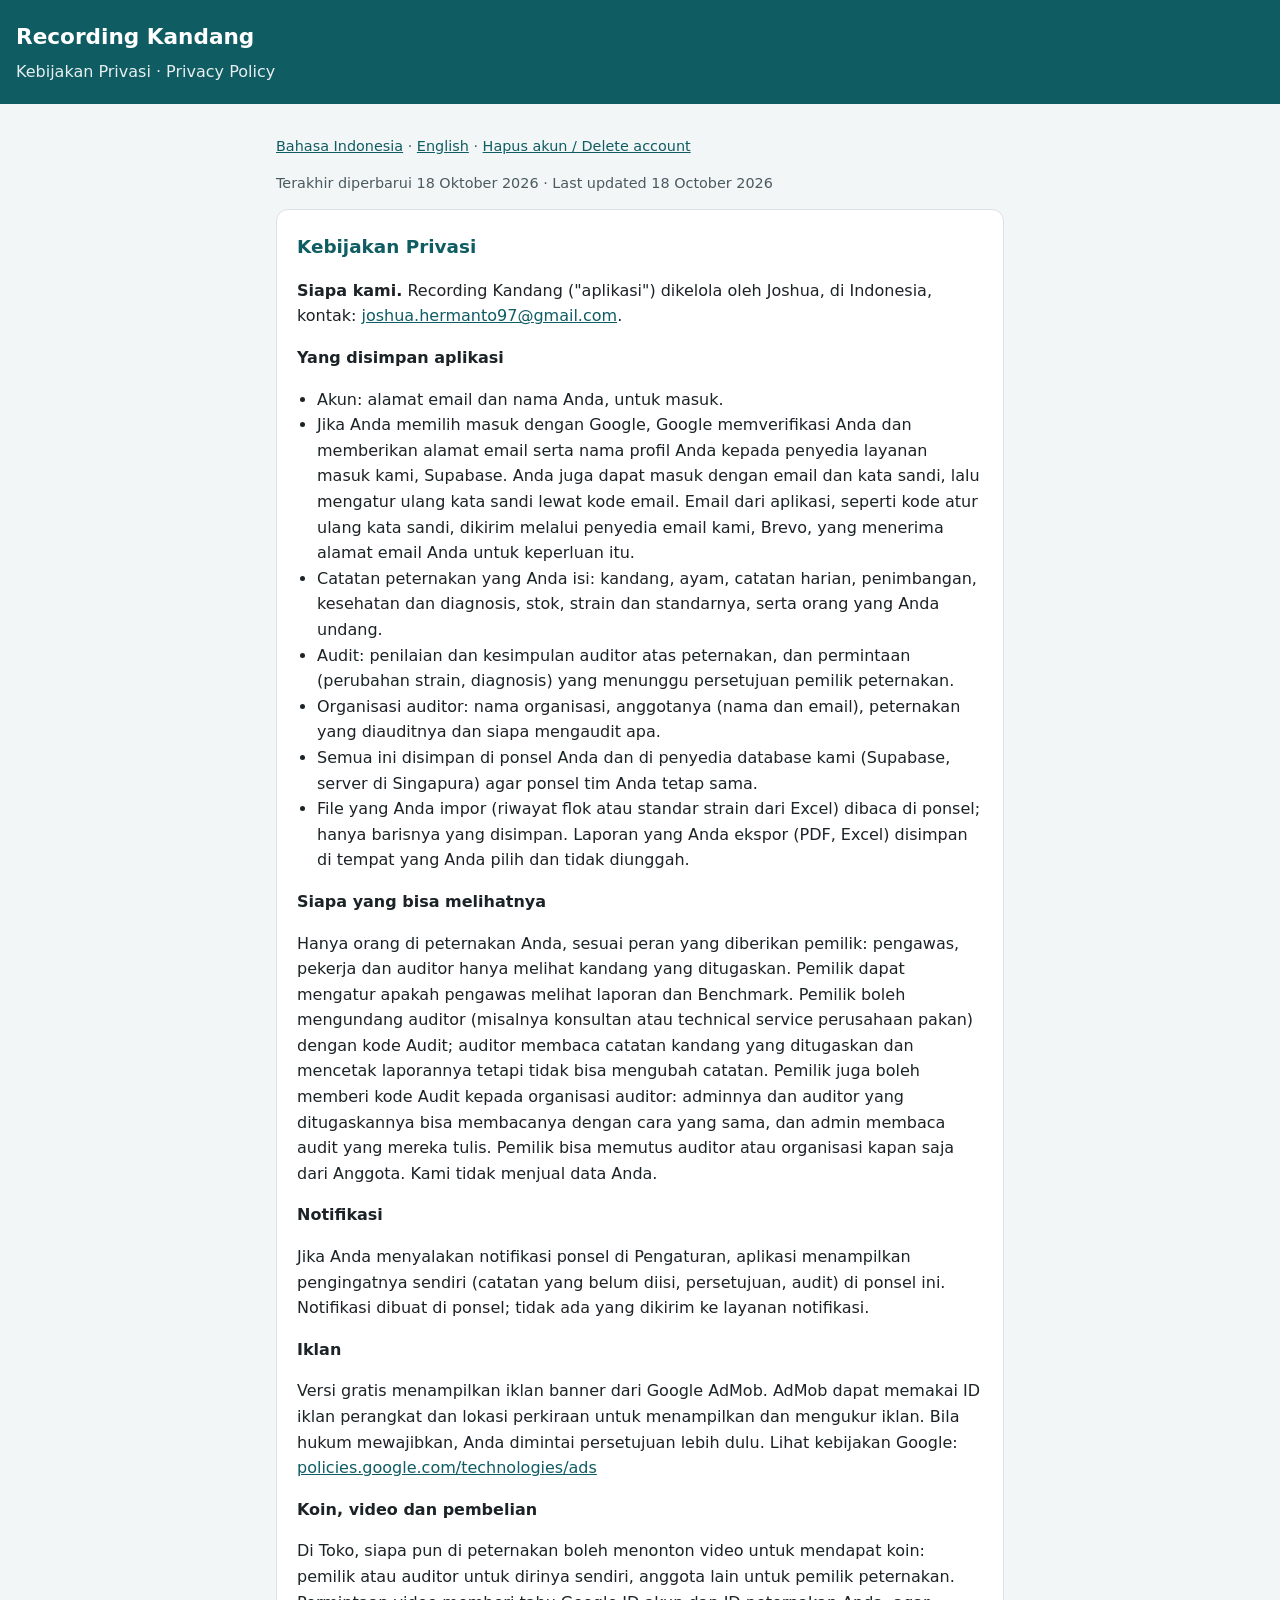
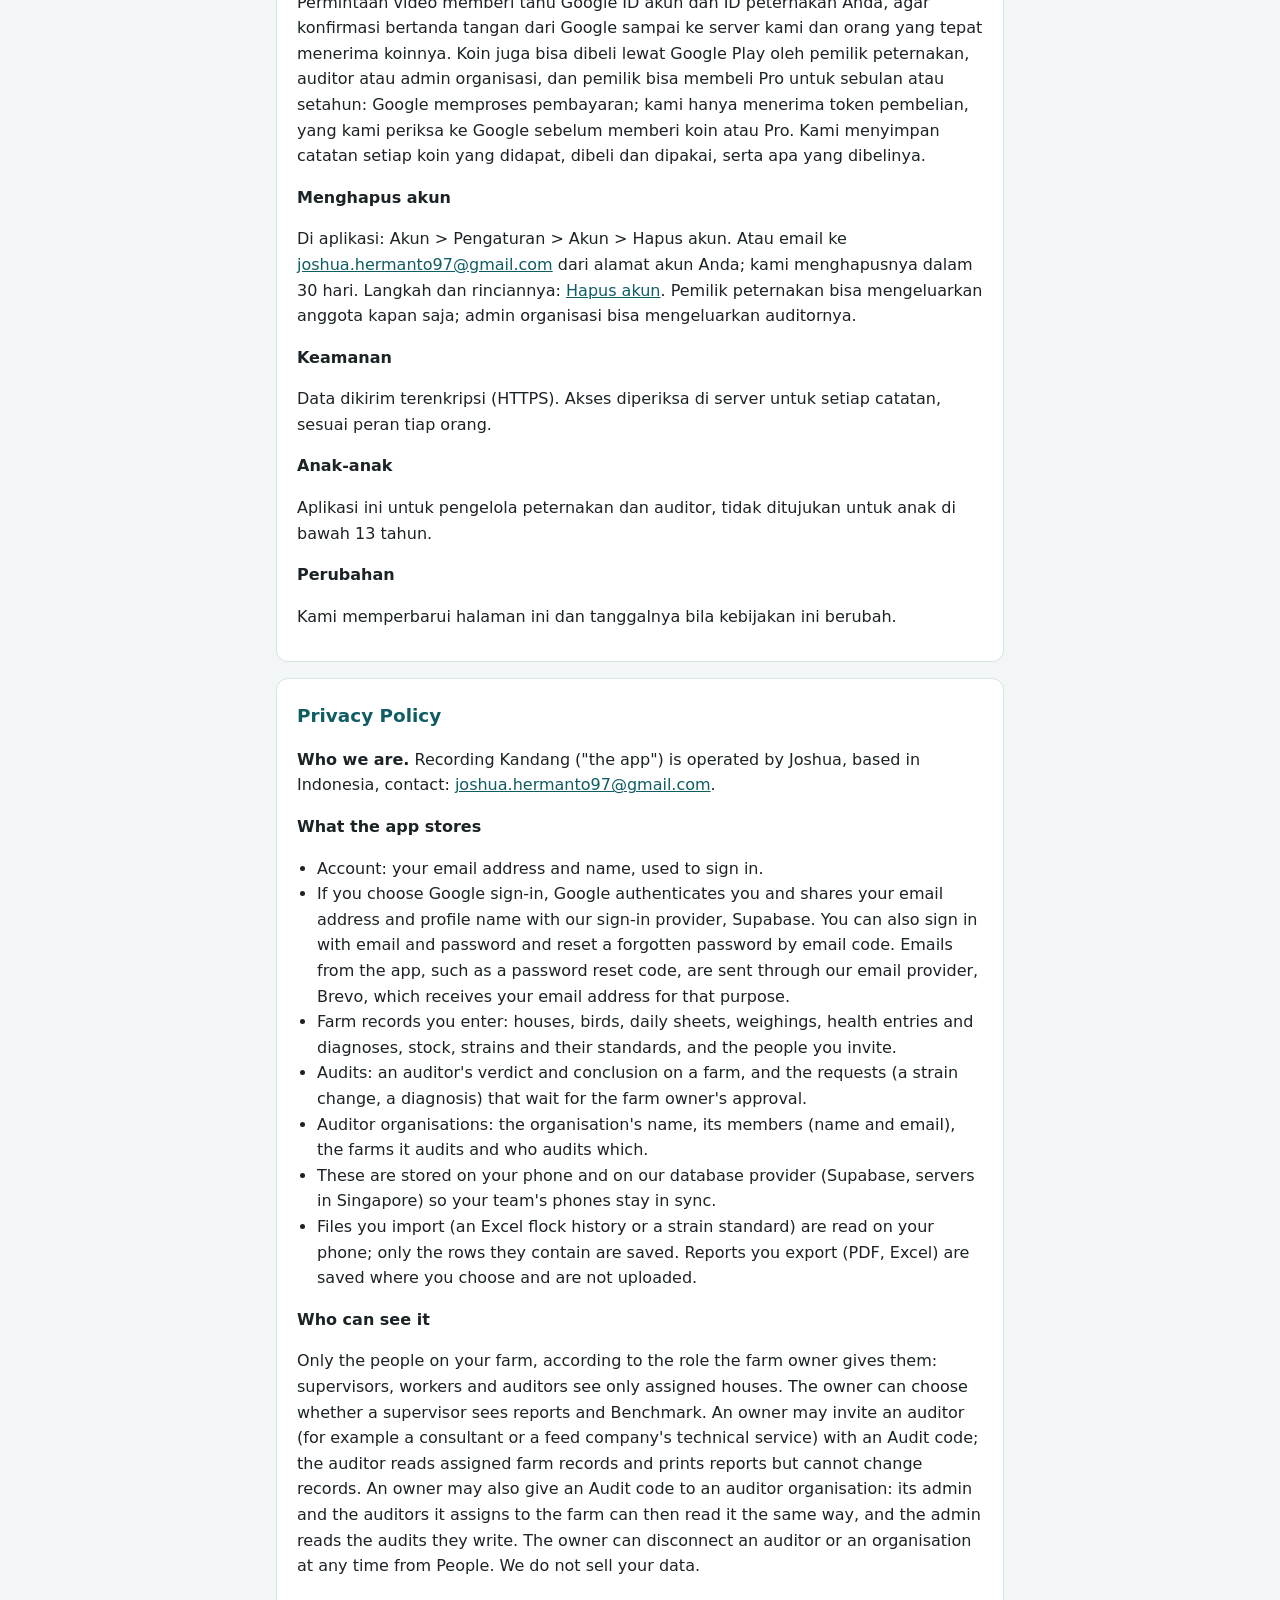
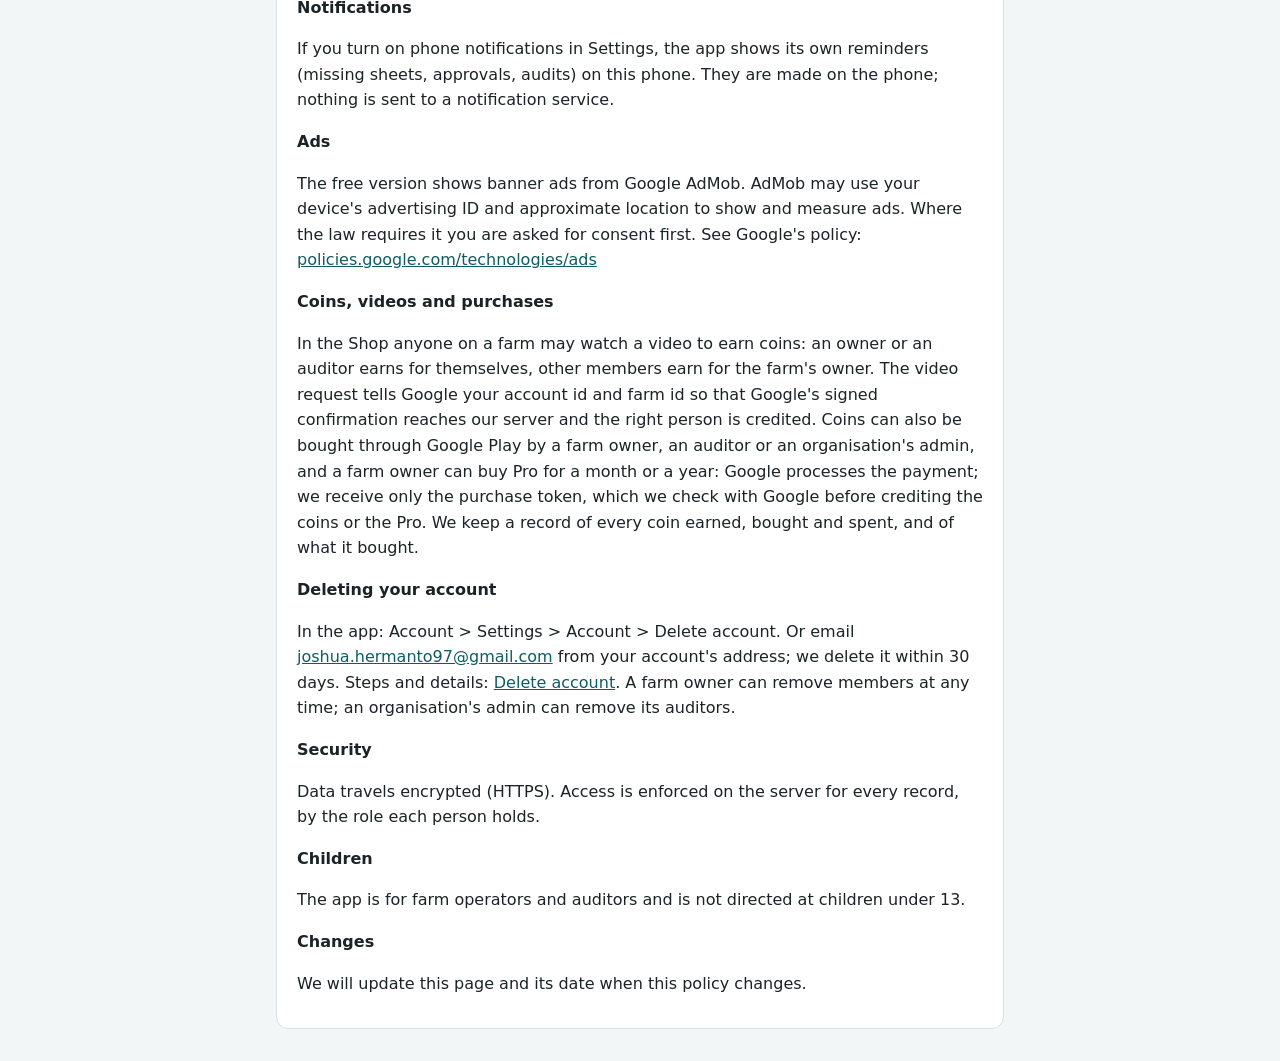
==== commit 2b259e32: "Operated from Indonesia; delete account via the Account tab (Account > Settings > Account) Co-Author" ====
--- a/index.html
+++ b/index.html
@@ -13,11 +13,11 @@
 </header>
 <main>
   <p class="lang"><a href="#id">Bahasa Indonesia</a> · <a href="#en">English</a> · <a href="delete-account.html">Hapus akun / Delete account</a></p>
-  <p class="updated">Terakhir diperbarui 14 Oktober 2026 · Last updated 14 October 2026</p>
+  <p class="updated">Terakhir diperbarui 18 Oktober 2026 · Last updated 18 October 2026</p>
 
   <section id="id" lang="id">
     <h2>Kebijakan Privasi</h2>
-    <p><strong>Siapa kami.</strong> Recording Kandang ("aplikasi") dikelola oleh Joshua, kontak: <a href="mailto:joshua.hermanto97@gmail.com">joshua.hermanto97@gmail.com</a>.</p>
+    <p><strong>Siapa kami.</strong> Recording Kandang ("aplikasi") dikelola oleh Joshua, di Indonesia, kontak: <a href="mailto:joshua.hermanto97@gmail.com">joshua.hermanto97@gmail.com</a>.</p>
 
     <h3>Yang disimpan aplikasi</h3>
     <ul>
@@ -43,7 +43,7 @@
     <p>Di Toko, siapa pun di peternakan boleh menonton video untuk mendapat koin: pemilik atau auditor untuk dirinya sendiri, anggota lain untuk pemilik peternakan. Permintaan video memberi tahu Google ID akun dan ID peternakan Anda, agar konfirmasi bertanda tangan dari Google sampai ke server kami dan orang yang tepat menerima koinnya. Koin juga bisa dibeli lewat Google Play oleh pemilik peternakan, auditor atau admin organisasi, dan pemilik bisa membeli Pro untuk sebulan atau setahun: Google memproses pembayaran; kami hanya menerima token pembelian, yang kami periksa ke Google sebelum memberi koin atau Pro. Kami menyimpan catatan setiap koin yang didapat, dibeli dan dipakai, serta apa yang dibelinya.</p>
 
     <h3>Menghapus akun</h3>
-    <p>Di aplikasi: Pengaturan &gt; Hapus akun. Atau email ke <a href="mailto:joshua.hermanto97@gmail.com">joshua.hermanto97@gmail.com</a> dari alamat akun Anda; kami menghapusnya dalam 30 hari. Langkah dan rinciannya: <a href="delete-account.html">Hapus akun</a>. Pemilik peternakan bisa mengeluarkan anggota kapan saja; admin organisasi bisa mengeluarkan auditornya.</p>
+    <p>Di aplikasi: Akun &gt; Pengaturan &gt; Akun &gt; Hapus akun. Atau email ke <a href="mailto:joshua.hermanto97@gmail.com">joshua.hermanto97@gmail.com</a> dari alamat akun Anda; kami menghapusnya dalam 30 hari. Langkah dan rinciannya: <a href="delete-account.html">Hapus akun</a>. Pemilik peternakan bisa mengeluarkan anggota kapan saja; admin organisasi bisa mengeluarkan auditornya.</p>
 
     <h3>Keamanan</h3>
     <p>Data dikirim terenkripsi (HTTPS). Akses diperiksa di server untuk setiap catatan, sesuai peran tiap orang.</p>
@@ -57,7 +57,7 @@
 
   <section id="en" lang="en">
     <h2>Privacy Policy</h2>
-    <p><strong>Who we are.</strong> Recording Kandang ("the app") is operated by Joshua, contact: <a href="mailto:joshua.hermanto97@gmail.com">joshua.hermanto97@gmail.com</a>.</p>
+    <p><strong>Who we are.</strong> Recording Kandang ("the app") is operated by Joshua, based in Indonesia, contact: <a href="mailto:joshua.hermanto97@gmail.com">joshua.hermanto97@gmail.com</a>.</p>
 
     <h3>What the app stores</h3>
     <ul>
@@ -83,7 +83,7 @@
     <p>In the Shop anyone on a farm may watch a video to earn coins: an owner or an auditor earns for themselves, other members earn for the farm's owner. The video request tells Google your account id and farm id so that Google's signed confirmation reaches our server and the right person is credited. Coins can also be bought through Google Play by a farm owner, an auditor or an organisation's admin, and a farm owner can buy Pro for a month or a year: Google processes the payment; we receive only the purchase token, which we check with Google before crediting the coins or the Pro. We keep a record of every coin earned, bought and spent, and of what it bought.</p>
 
     <h3>Deleting your account</h3>
-    <p>In the app: Settings &gt; Delete account. Or email <a href="mailto:joshua.hermanto97@gmail.com">joshua.hermanto97@gmail.com</a> from your account's address; we delete it within 30 days. Steps and details: <a href="delete-account.html">Delete account</a>. A farm owner can remove members at any time; an organisation's admin can remove its auditors.</p>
+    <p>In the app: Account &gt; Settings &gt; Account &gt; Delete account. Or email <a href="mailto:joshua.hermanto97@gmail.com">joshua.hermanto97@gmail.com</a> from your account's address; we delete it within 30 days. Steps and details: <a href="delete-account.html">Delete account</a>. A farm owner can remove members at any time; an organisation's admin can remove its auditors.</p>
 
     <h3>Security</h3>
     <p>Data travels encrypted (HTTPS). Access is enforced on the server for every record, by the role each person holds.</p>
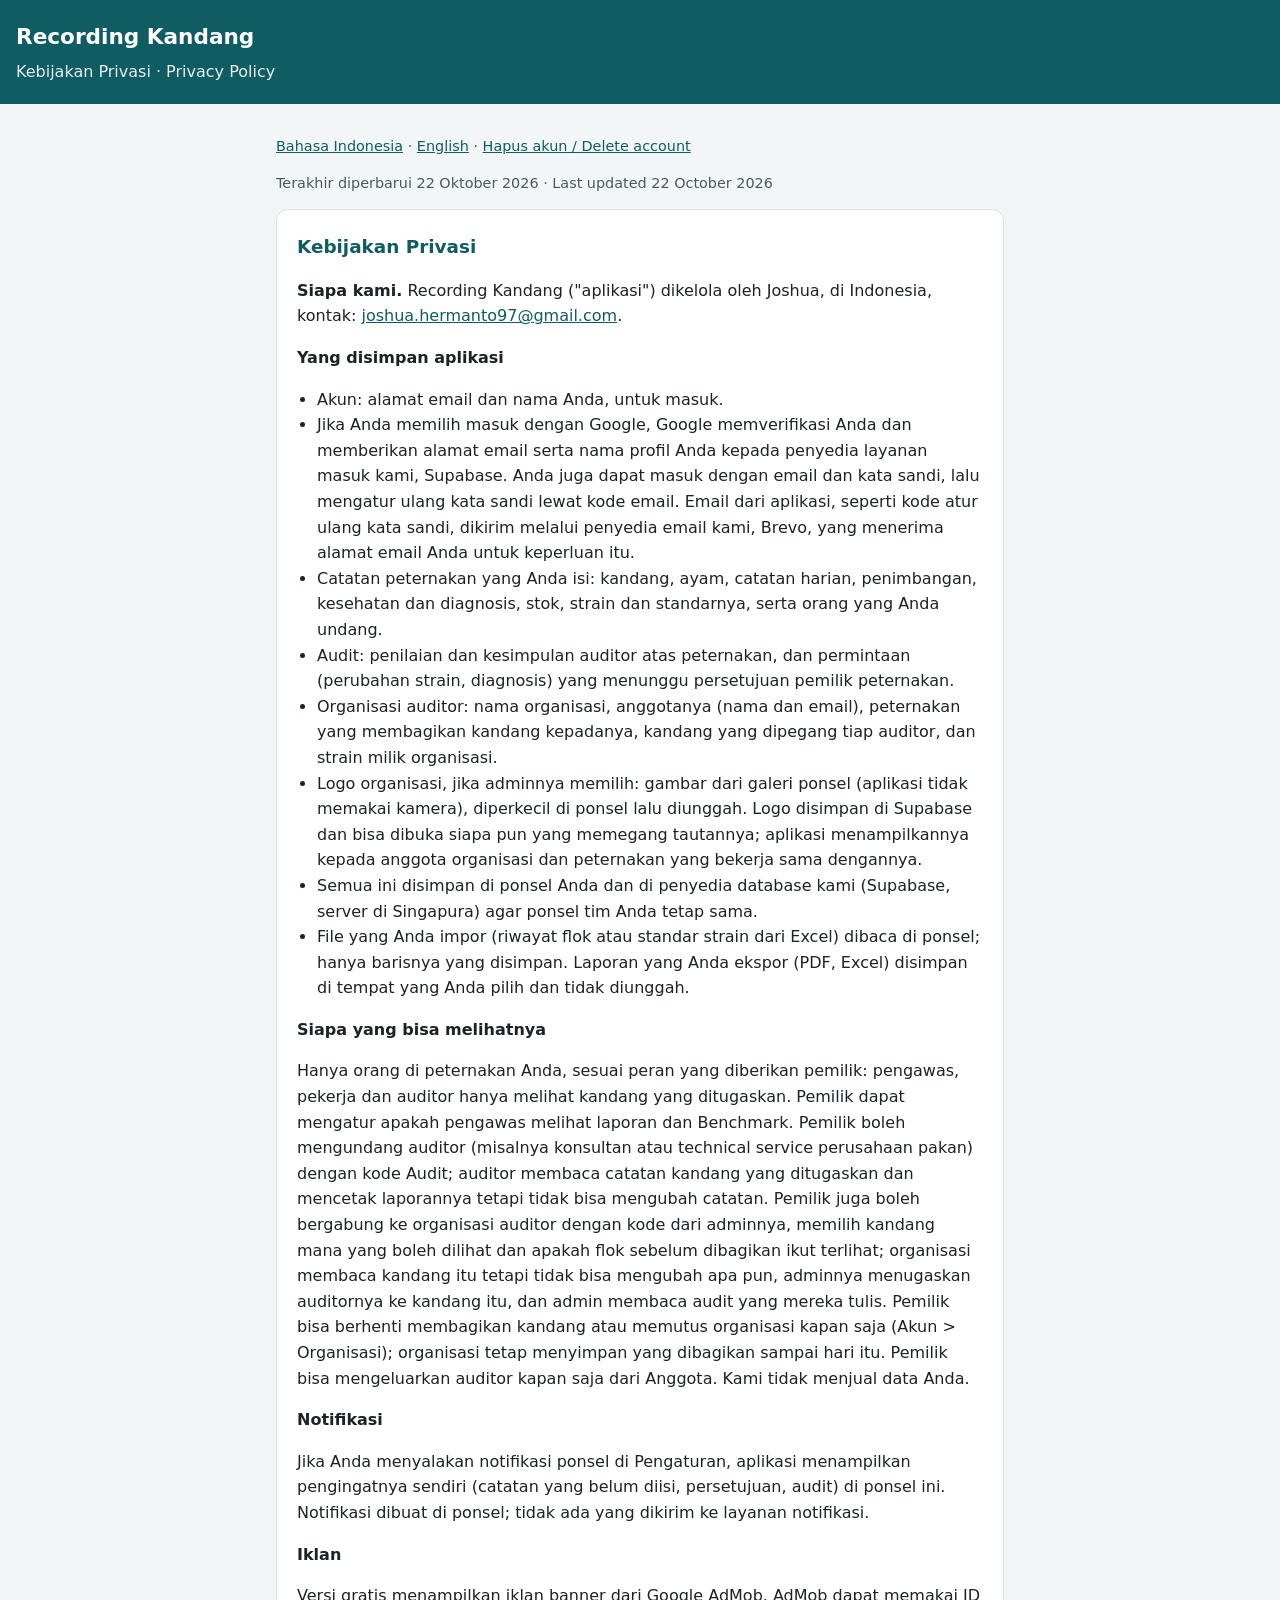
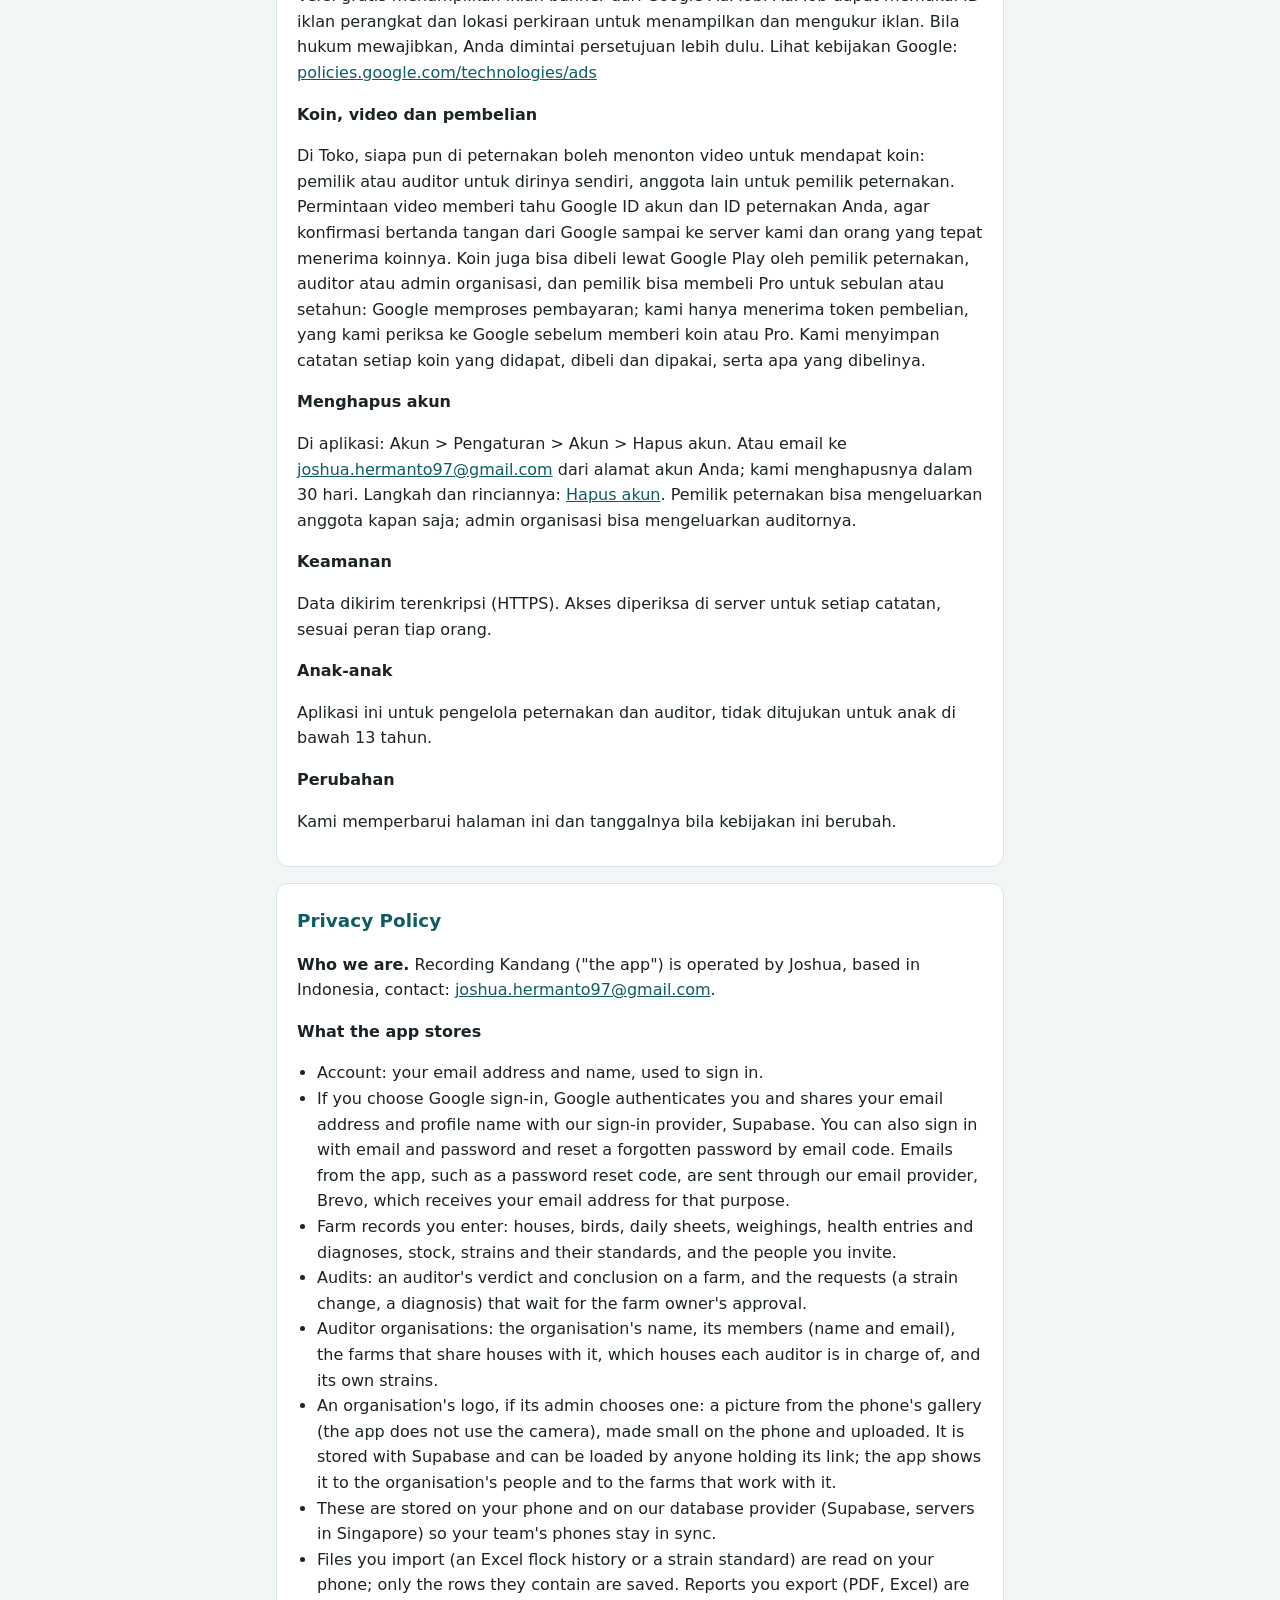
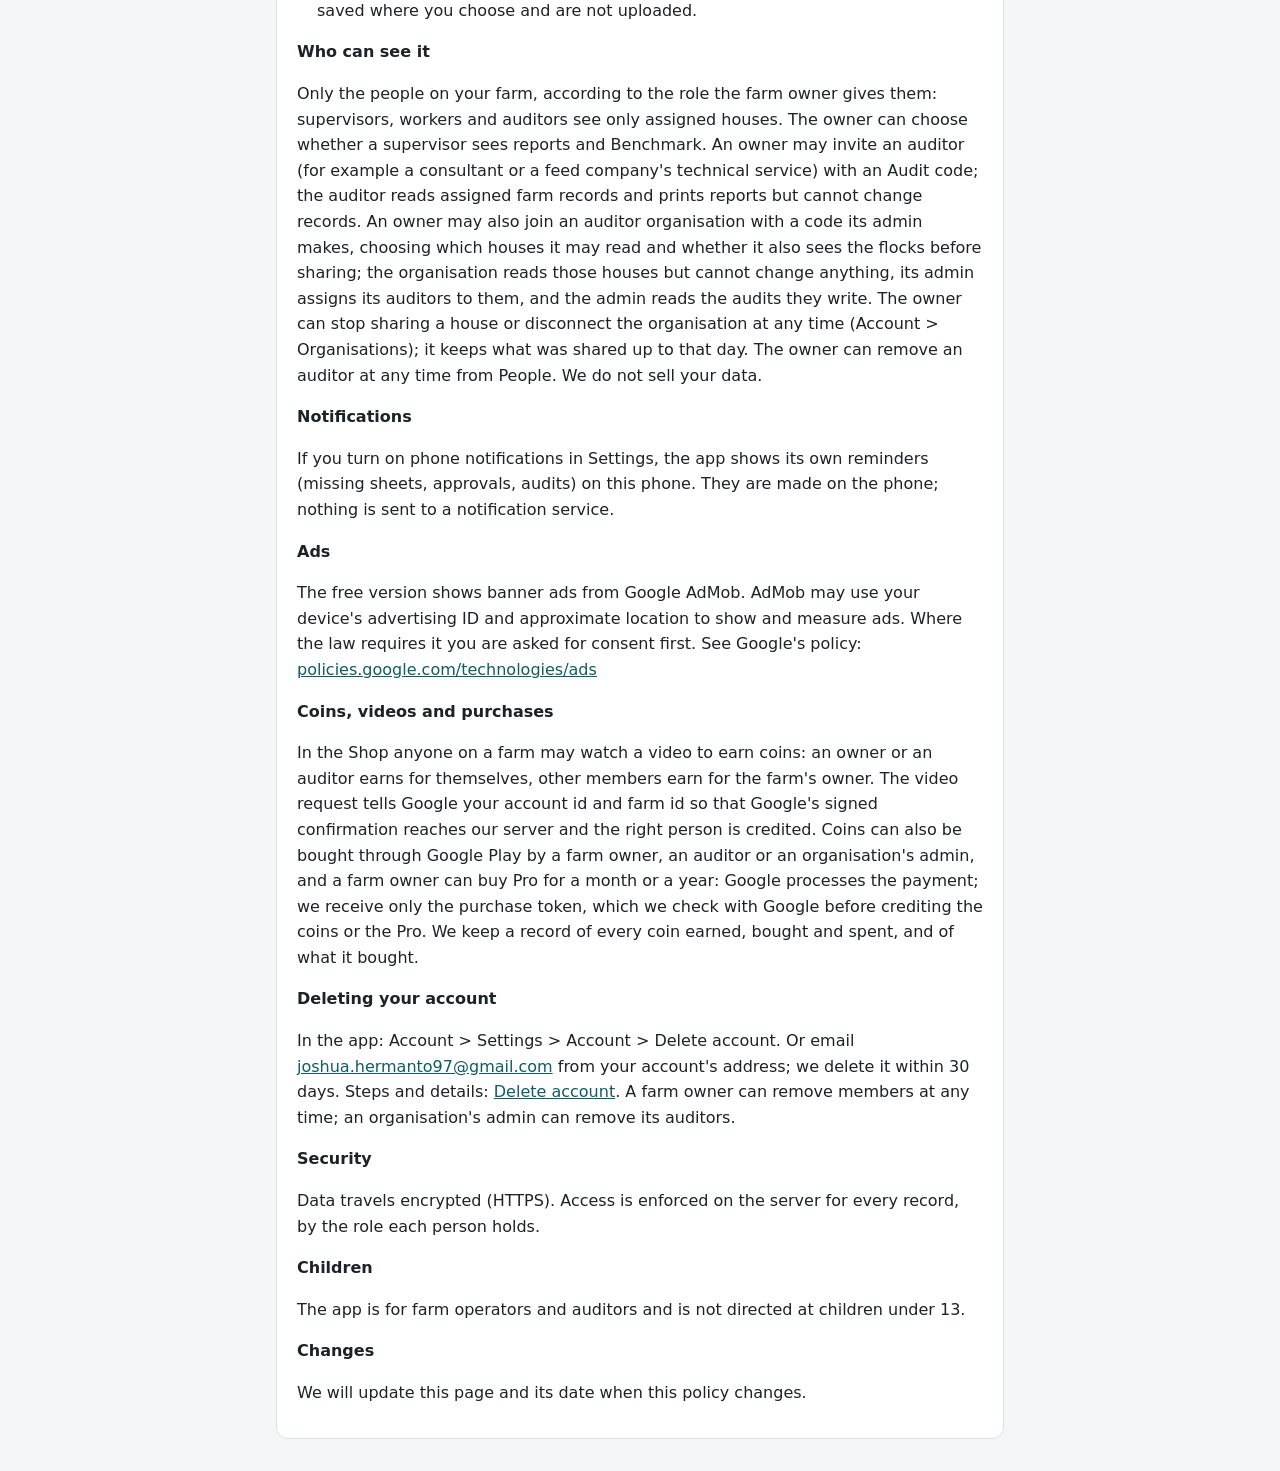
==== commit aeb5b18a: "Privacy policy of 22 October (organisation logos, round 8 sharing); delete-account page restored" ====
--- a/index.html
+++ b/index.html
@@ -13,7 +13,7 @@
 </header>
 <main>
   <p class="lang"><a href="#id">Bahasa Indonesia</a> · <a href="#en">English</a> · <a href="delete-account.html">Hapus akun / Delete account</a></p>
-  <p class="updated">Terakhir diperbarui 18 Oktober 2026 · Last updated 18 October 2026</p>
+  <p class="updated">Terakhir diperbarui 22 Oktober 2026 · Last updated 22 October 2026</p>
 
   <section id="id" lang="id">
     <h2>Kebijakan Privasi</h2>
@@ -25,13 +25,14 @@
       <li>Jika Anda memilih masuk dengan Google, Google memverifikasi Anda dan memberikan alamat email serta nama profil Anda kepada penyedia layanan masuk kami, Supabase. Anda juga dapat masuk dengan email dan kata sandi, lalu mengatur ulang kata sandi lewat kode email. Email dari aplikasi, seperti kode atur ulang kata sandi, dikirim melalui penyedia email kami, Brevo, yang menerima alamat email Anda untuk keperluan itu.</li>
       <li>Catatan peternakan yang Anda isi: kandang, ayam, catatan harian, penimbangan, kesehatan dan diagnosis, stok, strain dan standarnya, serta orang yang Anda undang.</li>
       <li>Audit: penilaian dan kesimpulan auditor atas peternakan, dan permintaan (perubahan strain, diagnosis) yang menunggu persetujuan pemilik peternakan.</li>
-      <li>Organisasi auditor: nama organisasi, anggotanya (nama dan email), peternakan yang diauditnya dan siapa mengaudit apa.</li>
+      <li>Organisasi auditor: nama organisasi, anggotanya (nama dan email), peternakan yang membagikan kandang kepadanya, kandang yang dipegang tiap auditor, dan strain milik organisasi.</li>
+      <li>Logo organisasi, jika adminnya memilih: gambar dari galeri ponsel (aplikasi tidak memakai kamera), diperkecil di ponsel lalu diunggah. Logo disimpan di Supabase dan bisa dibuka siapa pun yang memegang tautannya; aplikasi menampilkannya kepada anggota organisasi dan peternakan yang bekerja sama dengannya.</li>
       <li>Semua ini disimpan di ponsel Anda dan di penyedia database kami (Supabase, server di Singapura) agar ponsel tim Anda tetap sama.</li>
       <li>File yang Anda impor (riwayat flok atau standar strain dari Excel) dibaca di ponsel; hanya barisnya yang disimpan. Laporan yang Anda ekspor (PDF, Excel) disimpan di tempat yang Anda pilih dan tidak diunggah.</li>
     </ul>
 
     <h3>Siapa yang bisa melihatnya</h3>
-    <p>Hanya orang di peternakan Anda, sesuai peran yang diberikan pemilik: pengawas, pekerja dan auditor hanya melihat kandang yang ditugaskan. Pemilik dapat mengatur apakah pengawas melihat laporan dan Benchmark. Pemilik boleh mengundang auditor (misalnya konsultan atau technical service perusahaan pakan) dengan kode Audit; auditor membaca catatan kandang yang ditugaskan dan mencetak laporannya tetapi tidak bisa mengubah catatan. Pemilik juga boleh memberi kode Audit kepada organisasi auditor: adminnya dan auditor yang ditugaskannya bisa membacanya dengan cara yang sama, dan admin membaca audit yang mereka tulis. Pemilik bisa memutus auditor atau organisasi kapan saja dari Anggota. Kami tidak menjual data Anda.</p>
+    <p>Hanya orang di peternakan Anda, sesuai peran yang diberikan pemilik: pengawas, pekerja dan auditor hanya melihat kandang yang ditugaskan. Pemilik dapat mengatur apakah pengawas melihat laporan dan Benchmark. Pemilik boleh mengundang auditor (misalnya konsultan atau technical service perusahaan pakan) dengan kode Audit; auditor membaca catatan kandang yang ditugaskan dan mencetak laporannya tetapi tidak bisa mengubah catatan. Pemilik juga boleh bergabung ke organisasi auditor dengan kode dari adminnya, memilih kandang mana yang boleh dilihat dan apakah flok sebelum dibagikan ikut terlihat; organisasi membaca kandang itu tetapi tidak bisa mengubah apa pun, adminnya menugaskan auditornya ke kandang itu, dan admin membaca audit yang mereka tulis. Pemilik bisa berhenti membagikan kandang atau memutus organisasi kapan saja (Akun &gt; Organisasi); organisasi tetap menyimpan yang dibagikan sampai hari itu. Pemilik bisa mengeluarkan auditor kapan saja dari Anggota. Kami tidak menjual data Anda.</p>
 
     <h3>Notifikasi</h3>
     <p>Jika Anda menyalakan notifikasi ponsel di Pengaturan, aplikasi menampilkan pengingatnya sendiri (catatan yang belum diisi, persetujuan, audit) di ponsel ini. Notifikasi dibuat di ponsel; tidak ada yang dikirim ke layanan notifikasi.</p>
@@ -65,13 +66,14 @@
       <li>If you choose Google sign-in, Google authenticates you and shares your email address and profile name with our sign-in provider, Supabase. You can also sign in with email and password and reset a forgotten password by email code. Emails from the app, such as a password reset code, are sent through our email provider, Brevo, which receives your email address for that purpose.</li>
       <li>Farm records you enter: houses, birds, daily sheets, weighings, health entries and diagnoses, stock, strains and their standards, and the people you invite.</li>
       <li>Audits: an auditor's verdict and conclusion on a farm, and the requests (a strain change, a diagnosis) that wait for the farm owner's approval.</li>
-      <li>Auditor organisations: the organisation's name, its members (name and email), the farms it audits and who audits which.</li>
+      <li>Auditor organisations: the organisation's name, its members (name and email), the farms that share houses with it, which houses each auditor is in charge of, and its own strains.</li>
+      <li>An organisation's logo, if its admin chooses one: a picture from the phone's gallery (the app does not use the camera), made small on the phone and uploaded. It is stored with Supabase and can be loaded by anyone holding its link; the app shows it to the organisation's people and to the farms that work with it.</li>
       <li>These are stored on your phone and on our database provider (Supabase, servers in Singapore) so your team's phones stay in sync.</li>
       <li>Files you import (an Excel flock history or a strain standard) are read on your phone; only the rows they contain are saved. Reports you export (PDF, Excel) are saved where you choose and are not uploaded.</li>
     </ul>
 
     <h3>Who can see it</h3>
-    <p>Only the people on your farm, according to the role the farm owner gives them: supervisors, workers and auditors see only assigned houses. The owner can choose whether a supervisor sees reports and Benchmark. An owner may invite an auditor (for example a consultant or a feed company's technical service) with an Audit code; the auditor reads assigned farm records and prints reports but cannot change records. An owner may also give an Audit code to an auditor organisation: its admin and the auditors it assigns to the farm can then read it the same way, and the admin reads the audits they write. The owner can disconnect an auditor or an organisation at any time from People. We do not sell your data.</p>
+    <p>Only the people on your farm, according to the role the farm owner gives them: supervisors, workers and auditors see only assigned houses. The owner can choose whether a supervisor sees reports and Benchmark. An owner may invite an auditor (for example a consultant or a feed company's technical service) with an Audit code; the auditor reads assigned farm records and prints reports but cannot change records. An owner may also join an auditor organisation with a code its admin makes, choosing which houses it may read and whether it also sees the flocks before sharing; the organisation reads those houses but cannot change anything, its admin assigns its auditors to them, and the admin reads the audits they write. The owner can stop sharing a house or disconnect the organisation at any time (Account &gt; Organisations); it keeps what was shared up to that day. The owner can remove an auditor at any time from People. We do not sell your data.</p>
 
     <h3>Notifications</h3>
     <p>If you turn on phone notifications in Settings, the app shows its own reminders (missing sheets, approvals, audits) on this phone. They are made on the phone; nothing is sent to a notification service.</p>
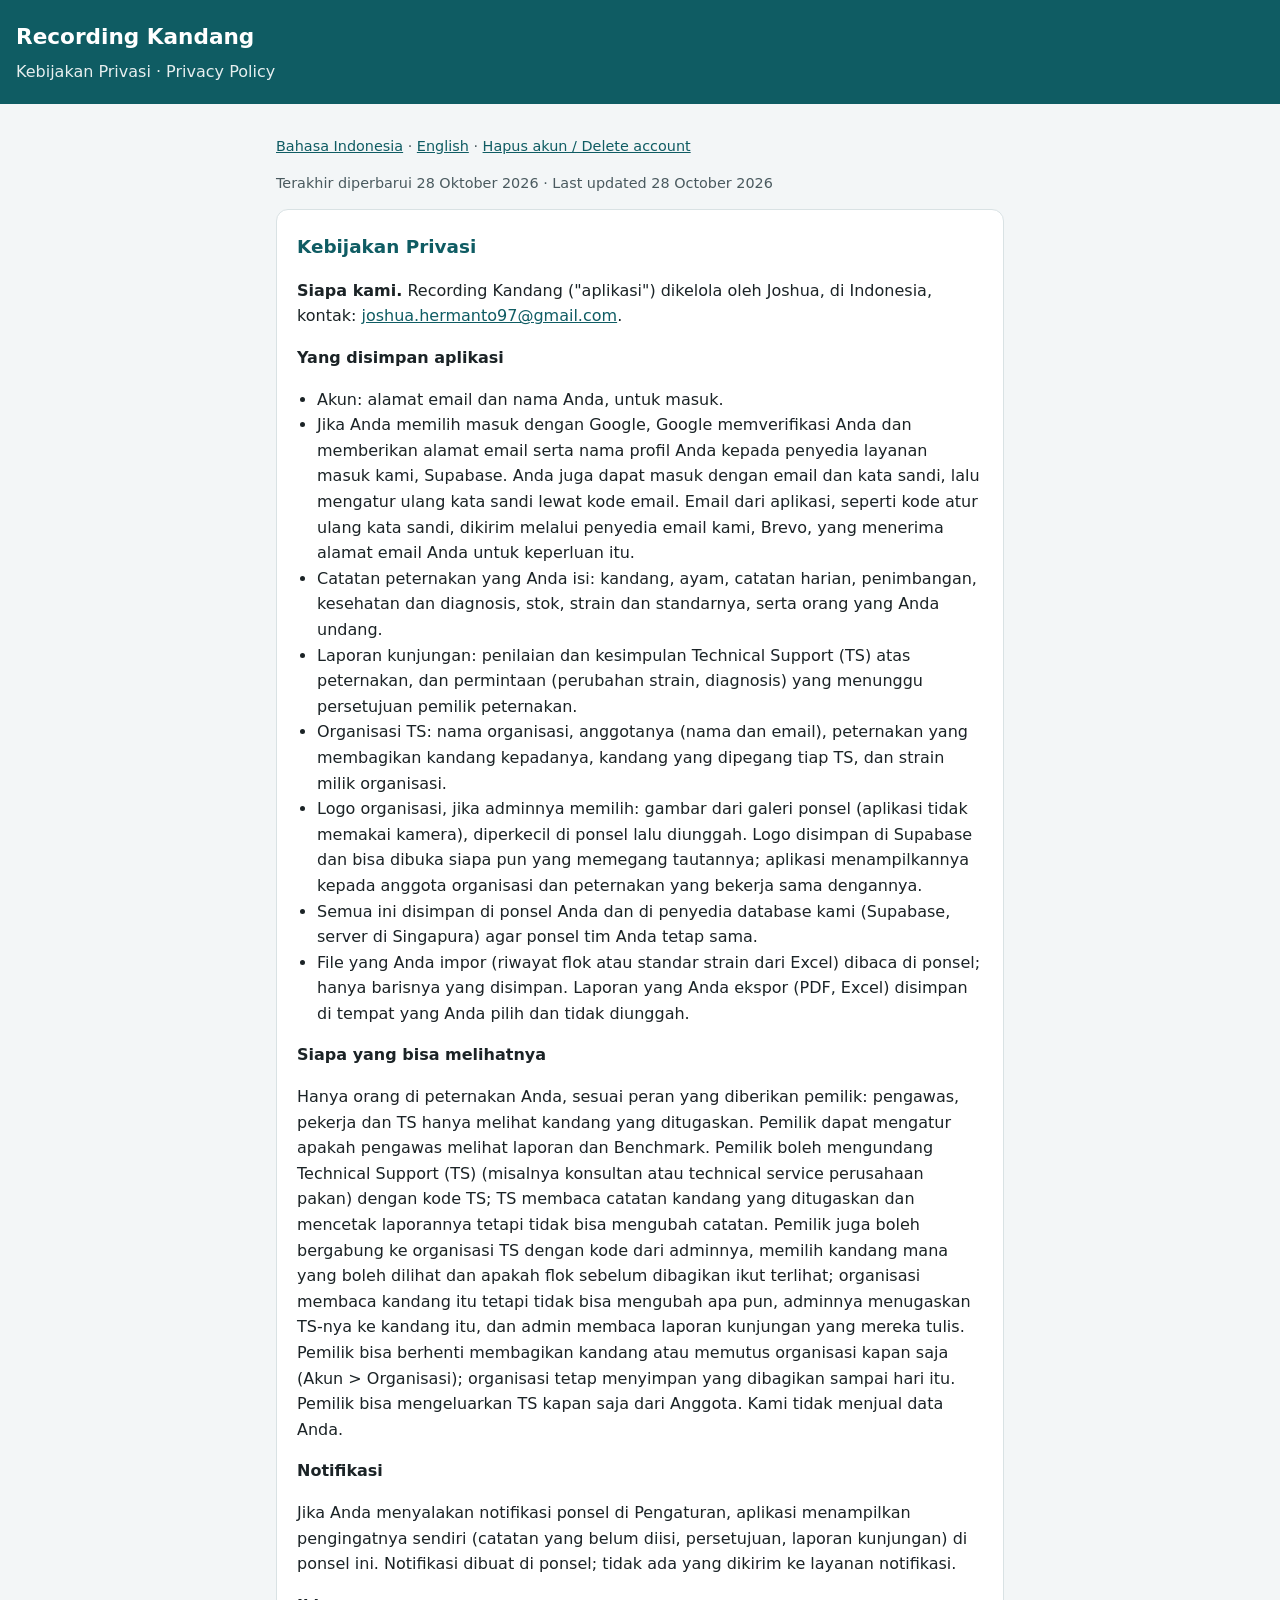
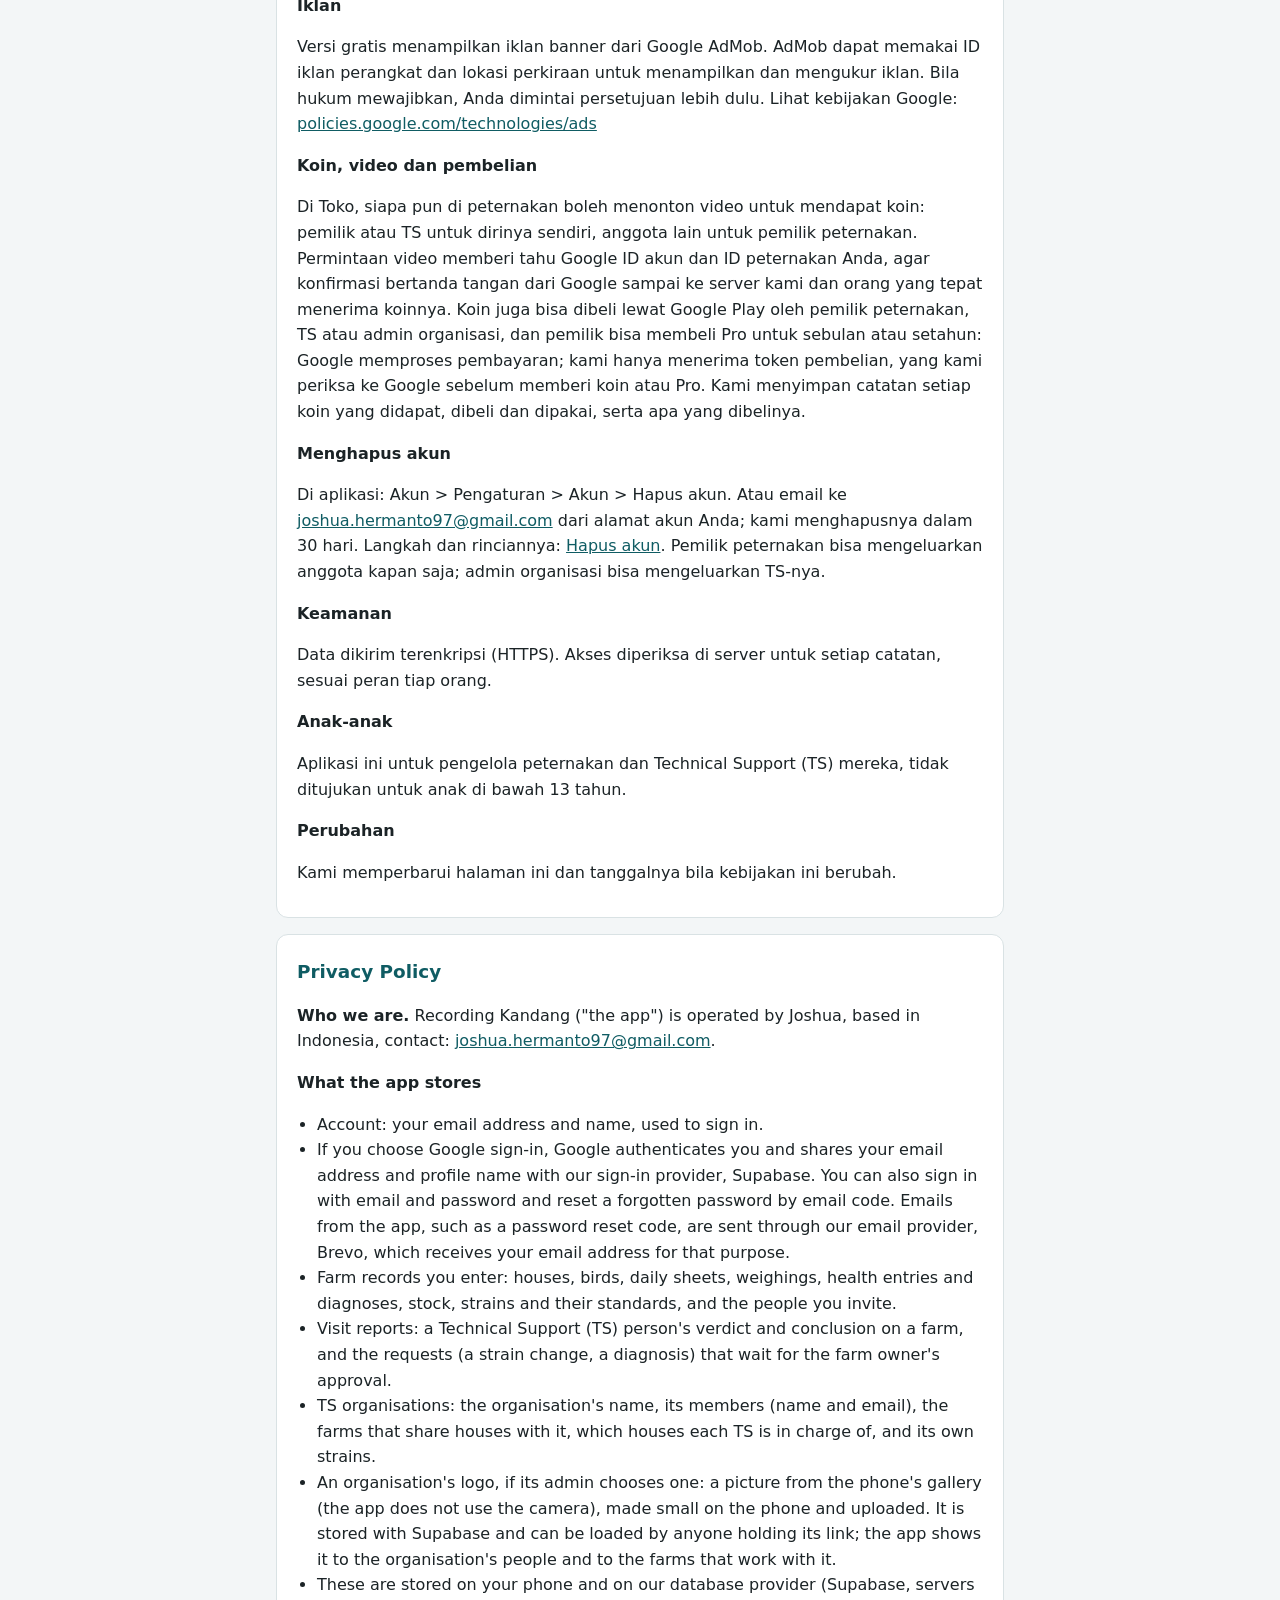
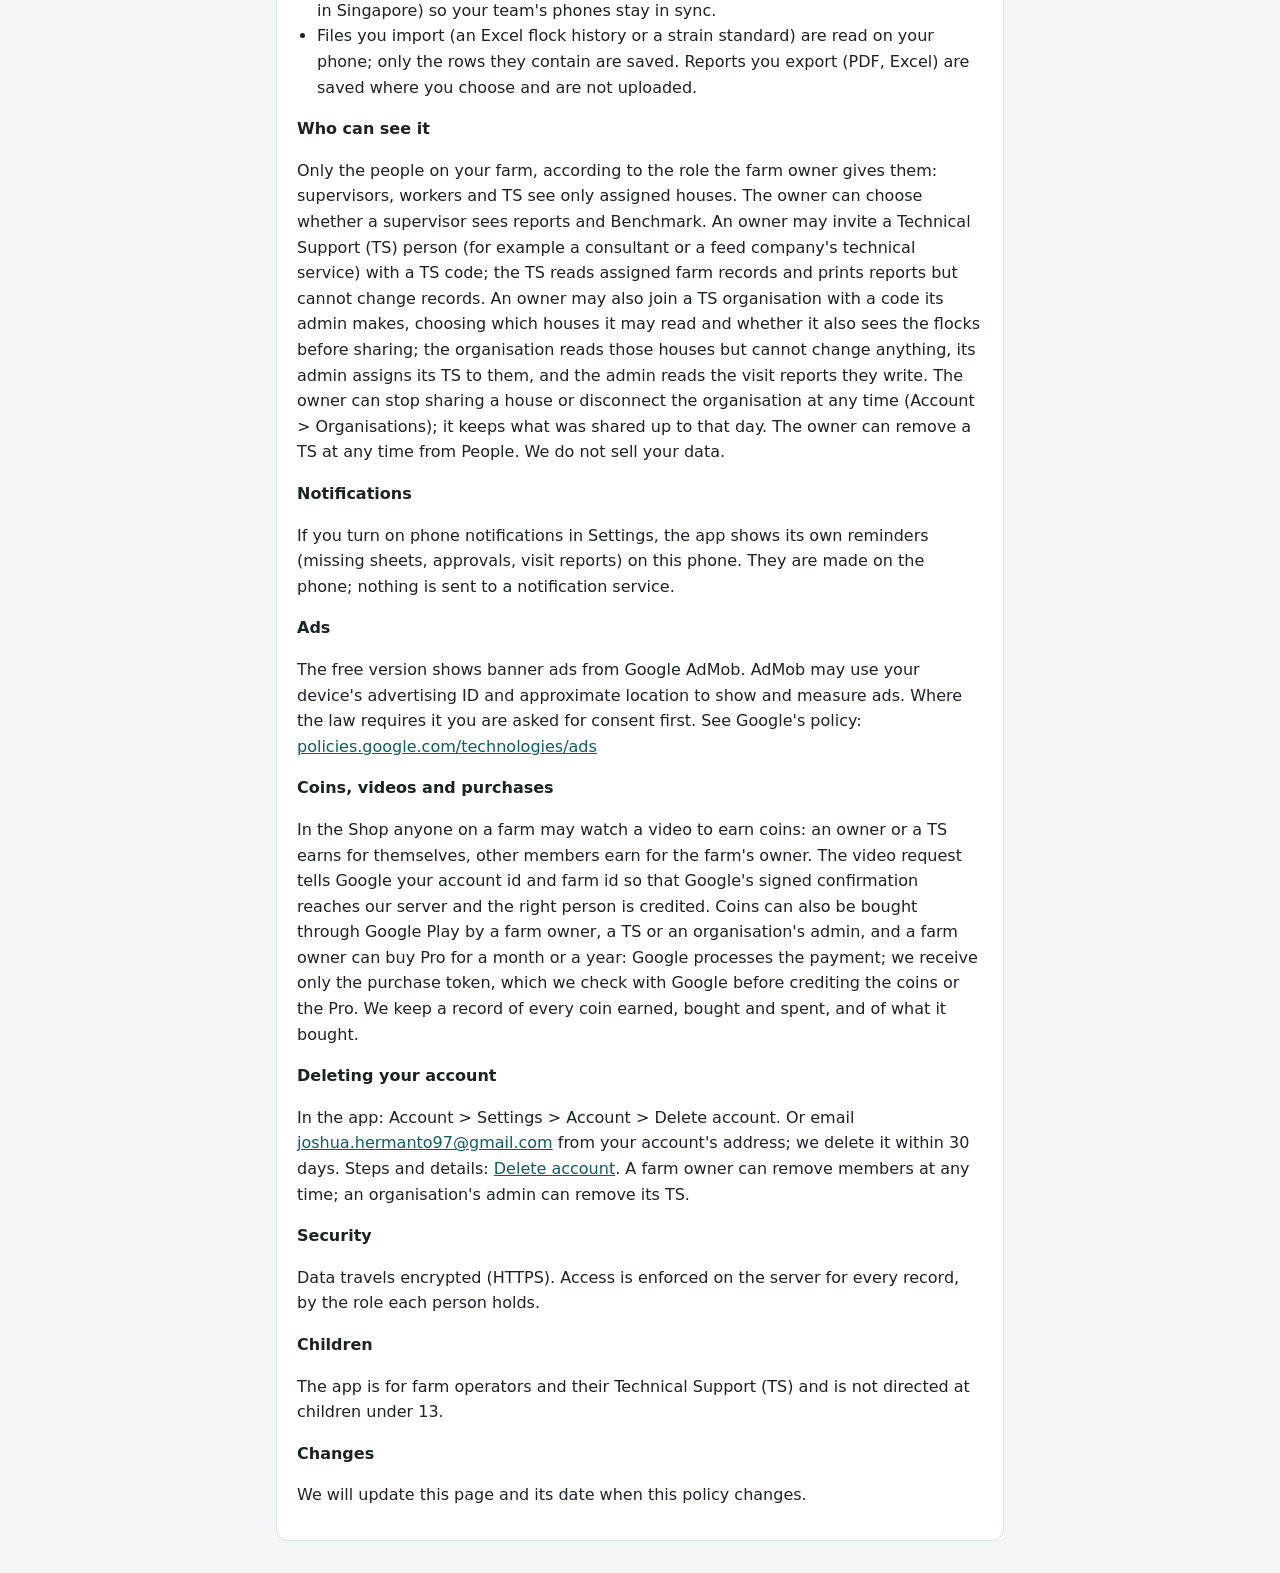
==== commit f2b8ba51: "Privacy policy and delete-account page of 28 October: auditor is now Technical Support (TS), an audi" ====
--- a/index.html
+++ b/index.html
@@ -13,7 +13,7 @@
 </header>
 <main>
   <p class="lang"><a href="#id">Bahasa Indonesia</a> · <a href="#en">English</a> · <a href="delete-account.html">Hapus akun / Delete account</a></p>
-  <p class="updated">Terakhir diperbarui 22 Oktober 2026 · Last updated 22 October 2026</p>
+  <p class="updated">Terakhir diperbarui 28 Oktober 2026 · Last updated 28 October 2026</p>
 
   <section id="id" lang="id">
     <h2>Kebijakan Privasi</h2>
@@ -24,33 +24,33 @@
       <li>Akun: alamat email dan nama Anda, untuk masuk.</li>
       <li>Jika Anda memilih masuk dengan Google, Google memverifikasi Anda dan memberikan alamat email serta nama profil Anda kepada penyedia layanan masuk kami, Supabase. Anda juga dapat masuk dengan email dan kata sandi, lalu mengatur ulang kata sandi lewat kode email. Email dari aplikasi, seperti kode atur ulang kata sandi, dikirim melalui penyedia email kami, Brevo, yang menerima alamat email Anda untuk keperluan itu.</li>
       <li>Catatan peternakan yang Anda isi: kandang, ayam, catatan harian, penimbangan, kesehatan dan diagnosis, stok, strain dan standarnya, serta orang yang Anda undang.</li>
-      <li>Audit: penilaian dan kesimpulan auditor atas peternakan, dan permintaan (perubahan strain, diagnosis) yang menunggu persetujuan pemilik peternakan.</li>
-      <li>Organisasi auditor: nama organisasi, anggotanya (nama dan email), peternakan yang membagikan kandang kepadanya, kandang yang dipegang tiap auditor, dan strain milik organisasi.</li>
+      <li>Laporan kunjungan: penilaian dan kesimpulan Technical Support (TS) atas peternakan, dan permintaan (perubahan strain, diagnosis) yang menunggu persetujuan pemilik peternakan.</li>
+      <li>Organisasi TS: nama organisasi, anggotanya (nama dan email), peternakan yang membagikan kandang kepadanya, kandang yang dipegang tiap TS, dan strain milik organisasi.</li>
       <li>Logo organisasi, jika adminnya memilih: gambar dari galeri ponsel (aplikasi tidak memakai kamera), diperkecil di ponsel lalu diunggah. Logo disimpan di Supabase dan bisa dibuka siapa pun yang memegang tautannya; aplikasi menampilkannya kepada anggota organisasi dan peternakan yang bekerja sama dengannya.</li>
       <li>Semua ini disimpan di ponsel Anda dan di penyedia database kami (Supabase, server di Singapura) agar ponsel tim Anda tetap sama.</li>
       <li>File yang Anda impor (riwayat flok atau standar strain dari Excel) dibaca di ponsel; hanya barisnya yang disimpan. Laporan yang Anda ekspor (PDF, Excel) disimpan di tempat yang Anda pilih dan tidak diunggah.</li>
     </ul>
 
     <h3>Siapa yang bisa melihatnya</h3>
-    <p>Hanya orang di peternakan Anda, sesuai peran yang diberikan pemilik: pengawas, pekerja dan auditor hanya melihat kandang yang ditugaskan. Pemilik dapat mengatur apakah pengawas melihat laporan dan Benchmark. Pemilik boleh mengundang auditor (misalnya konsultan atau technical service perusahaan pakan) dengan kode Audit; auditor membaca catatan kandang yang ditugaskan dan mencetak laporannya tetapi tidak bisa mengubah catatan. Pemilik juga boleh bergabung ke organisasi auditor dengan kode dari adminnya, memilih kandang mana yang boleh dilihat dan apakah flok sebelum dibagikan ikut terlihat; organisasi membaca kandang itu tetapi tidak bisa mengubah apa pun, adminnya menugaskan auditornya ke kandang itu, dan admin membaca audit yang mereka tulis. Pemilik bisa berhenti membagikan kandang atau memutus organisasi kapan saja (Akun &gt; Organisasi); organisasi tetap menyimpan yang dibagikan sampai hari itu. Pemilik bisa mengeluarkan auditor kapan saja dari Anggota. Kami tidak menjual data Anda.</p>
+    <p>Hanya orang di peternakan Anda, sesuai peran yang diberikan pemilik: pengawas, pekerja dan TS hanya melihat kandang yang ditugaskan. Pemilik dapat mengatur apakah pengawas melihat laporan dan Benchmark. Pemilik boleh mengundang Technical Support (TS) (misalnya konsultan atau technical service perusahaan pakan) dengan kode TS; TS membaca catatan kandang yang ditugaskan dan mencetak laporannya tetapi tidak bisa mengubah catatan. Pemilik juga boleh bergabung ke organisasi TS dengan kode dari adminnya, memilih kandang mana yang boleh dilihat dan apakah flok sebelum dibagikan ikut terlihat; organisasi membaca kandang itu tetapi tidak bisa mengubah apa pun, adminnya menugaskan TS-nya ke kandang itu, dan admin membaca laporan kunjungan yang mereka tulis. Pemilik bisa berhenti membagikan kandang atau memutus organisasi kapan saja (Akun &gt; Organisasi); organisasi tetap menyimpan yang dibagikan sampai hari itu. Pemilik bisa mengeluarkan TS kapan saja dari Anggota. Kami tidak menjual data Anda.</p>
 
     <h3>Notifikasi</h3>
-    <p>Jika Anda menyalakan notifikasi ponsel di Pengaturan, aplikasi menampilkan pengingatnya sendiri (catatan yang belum diisi, persetujuan, audit) di ponsel ini. Notifikasi dibuat di ponsel; tidak ada yang dikirim ke layanan notifikasi.</p>
+    <p>Jika Anda menyalakan notifikasi ponsel di Pengaturan, aplikasi menampilkan pengingatnya sendiri (catatan yang belum diisi, persetujuan, laporan kunjungan) di ponsel ini. Notifikasi dibuat di ponsel; tidak ada yang dikirim ke layanan notifikasi.</p>
 
     <h3>Iklan</h3>
     <p>Versi gratis menampilkan iklan banner dari Google AdMob. AdMob dapat memakai ID iklan perangkat dan lokasi perkiraan untuk menampilkan dan mengukur iklan. Bila hukum mewajibkan, Anda dimintai persetujuan lebih dulu. Lihat kebijakan Google: <a href="https://policies.google.com/technologies/ads">policies.google.com/technologies/ads</a></p>
 
     <h3>Koin, video dan pembelian</h3>
-    <p>Di Toko, siapa pun di peternakan boleh menonton video untuk mendapat koin: pemilik atau auditor untuk dirinya sendiri, anggota lain untuk pemilik peternakan. Permintaan video memberi tahu Google ID akun dan ID peternakan Anda, agar konfirmasi bertanda tangan dari Google sampai ke server kami dan orang yang tepat menerima koinnya. Koin juga bisa dibeli lewat Google Play oleh pemilik peternakan, auditor atau admin organisasi, dan pemilik bisa membeli Pro untuk sebulan atau setahun: Google memproses pembayaran; kami hanya menerima token pembelian, yang kami periksa ke Google sebelum memberi koin atau Pro. Kami menyimpan catatan setiap koin yang didapat, dibeli dan dipakai, serta apa yang dibelinya.</p>
+    <p>Di Toko, siapa pun di peternakan boleh menonton video untuk mendapat koin: pemilik atau TS untuk dirinya sendiri, anggota lain untuk pemilik peternakan. Permintaan video memberi tahu Google ID akun dan ID peternakan Anda, agar konfirmasi bertanda tangan dari Google sampai ke server kami dan orang yang tepat menerima koinnya. Koin juga bisa dibeli lewat Google Play oleh pemilik peternakan, TS atau admin organisasi, dan pemilik bisa membeli Pro untuk sebulan atau setahun: Google memproses pembayaran; kami hanya menerima token pembelian, yang kami periksa ke Google sebelum memberi koin atau Pro. Kami menyimpan catatan setiap koin yang didapat, dibeli dan dipakai, serta apa yang dibelinya.</p>
 
     <h3>Menghapus akun</h3>
-    <p>Di aplikasi: Akun &gt; Pengaturan &gt; Akun &gt; Hapus akun. Atau email ke <a href="mailto:joshua.hermanto97@gmail.com">joshua.hermanto97@gmail.com</a> dari alamat akun Anda; kami menghapusnya dalam 30 hari. Langkah dan rinciannya: <a href="delete-account.html">Hapus akun</a>. Pemilik peternakan bisa mengeluarkan anggota kapan saja; admin organisasi bisa mengeluarkan auditornya.</p>
+    <p>Di aplikasi: Akun &gt; Pengaturan &gt; Akun &gt; Hapus akun. Atau email ke <a href="mailto:joshua.hermanto97@gmail.com">joshua.hermanto97@gmail.com</a> dari alamat akun Anda; kami menghapusnya dalam 30 hari. Langkah dan rinciannya: <a href="delete-account.html">Hapus akun</a>. Pemilik peternakan bisa mengeluarkan anggota kapan saja; admin organisasi bisa mengeluarkan TS-nya.</p>
 
     <h3>Keamanan</h3>
     <p>Data dikirim terenkripsi (HTTPS). Akses diperiksa di server untuk setiap catatan, sesuai peran tiap orang.</p>
 
     <h3>Anak-anak</h3>
-    <p>Aplikasi ini untuk pengelola peternakan dan auditor, tidak ditujukan untuk anak di bawah 13 tahun.</p>
+    <p>Aplikasi ini untuk pengelola peternakan dan Technical Support (TS) mereka, tidak ditujukan untuk anak di bawah 13 tahun.</p>
 
     <h3>Perubahan</h3>
     <p>Kami memperbarui halaman ini dan tanggalnya bila kebijakan ini berubah.</p>
@@ -65,33 +65,33 @@
       <li>Account: your email address and name, used to sign in.</li>
       <li>If you choose Google sign-in, Google authenticates you and shares your email address and profile name with our sign-in provider, Supabase. You can also sign in with email and password and reset a forgotten password by email code. Emails from the app, such as a password reset code, are sent through our email provider, Brevo, which receives your email address for that purpose.</li>
       <li>Farm records you enter: houses, birds, daily sheets, weighings, health entries and diagnoses, stock, strains and their standards, and the people you invite.</li>
-      <li>Audits: an auditor's verdict and conclusion on a farm, and the requests (a strain change, a diagnosis) that wait for the farm owner's approval.</li>
-      <li>Auditor organisations: the organisation's name, its members (name and email), the farms that share houses with it, which houses each auditor is in charge of, and its own strains.</li>
+      <li>Visit reports: a Technical Support (TS) person's verdict and conclusion on a farm, and the requests (a strain change, a diagnosis) that wait for the farm owner's approval.</li>
+      <li>TS organisations: the organisation's name, its members (name and email), the farms that share houses with it, which houses each TS is in charge of, and its own strains.</li>
       <li>An organisation's logo, if its admin chooses one: a picture from the phone's gallery (the app does not use the camera), made small on the phone and uploaded. It is stored with Supabase and can be loaded by anyone holding its link; the app shows it to the organisation's people and to the farms that work with it.</li>
       <li>These are stored on your phone and on our database provider (Supabase, servers in Singapore) so your team's phones stay in sync.</li>
       <li>Files you import (an Excel flock history or a strain standard) are read on your phone; only the rows they contain are saved. Reports you export (PDF, Excel) are saved where you choose and are not uploaded.</li>
     </ul>
 
     <h3>Who can see it</h3>
-    <p>Only the people on your farm, according to the role the farm owner gives them: supervisors, workers and auditors see only assigned houses. The owner can choose whether a supervisor sees reports and Benchmark. An owner may invite an auditor (for example a consultant or a feed company's technical service) with an Audit code; the auditor reads assigned farm records and prints reports but cannot change records. An owner may also join an auditor organisation with a code its admin makes, choosing which houses it may read and whether it also sees the flocks before sharing; the organisation reads those houses but cannot change anything, its admin assigns its auditors to them, and the admin reads the audits they write. The owner can stop sharing a house or disconnect the organisation at any time (Account &gt; Organisations); it keeps what was shared up to that day. The owner can remove an auditor at any time from People. We do not sell your data.</p>
+    <p>Only the people on your farm, according to the role the farm owner gives them: supervisors, workers and TS see only assigned houses. The owner can choose whether a supervisor sees reports and Benchmark. An owner may invite a Technical Support (TS) person (for example a consultant or a feed company's technical service) with a TS code; the TS reads assigned farm records and prints reports but cannot change records. An owner may also join a TS organisation with a code its admin makes, choosing which houses it may read and whether it also sees the flocks before sharing; the organisation reads those houses but cannot change anything, its admin assigns its TS to them, and the admin reads the visit reports they write. The owner can stop sharing a house or disconnect the organisation at any time (Account &gt; Organisations); it keeps what was shared up to that day. The owner can remove a TS at any time from People. We do not sell your data.</p>
 
     <h3>Notifications</h3>
-    <p>If you turn on phone notifications in Settings, the app shows its own reminders (missing sheets, approvals, audits) on this phone. They are made on the phone; nothing is sent to a notification service.</p>
+    <p>If you turn on phone notifications in Settings, the app shows its own reminders (missing sheets, approvals, visit reports) on this phone. They are made on the phone; nothing is sent to a notification service.</p>
 
     <h3>Ads</h3>
     <p>The free version shows banner ads from Google AdMob. AdMob may use your device's advertising ID and approximate location to show and measure ads. Where the law requires it you are asked for consent first. See Google's policy: <a href="https://policies.google.com/technologies/ads">policies.google.com/technologies/ads</a></p>
 
     <h3>Coins, videos and purchases</h3>
-    <p>In the Shop anyone on a farm may watch a video to earn coins: an owner or an auditor earns for themselves, other members earn for the farm's owner. The video request tells Google your account id and farm id so that Google's signed confirmation reaches our server and the right person is credited. Coins can also be bought through Google Play by a farm owner, an auditor or an organisation's admin, and a farm owner can buy Pro for a month or a year: Google processes the payment; we receive only the purchase token, which we check with Google before crediting the coins or the Pro. We keep a record of every coin earned, bought and spent, and of what it bought.</p>
+    <p>In the Shop anyone on a farm may watch a video to earn coins: an owner or a TS earns for themselves, other members earn for the farm's owner. The video request tells Google your account id and farm id so that Google's signed confirmation reaches our server and the right person is credited. Coins can also be bought through Google Play by a farm owner, a TS or an organisation's admin, and a farm owner can buy Pro for a month or a year: Google processes the payment; we receive only the purchase token, which we check with Google before crediting the coins or the Pro. We keep a record of every coin earned, bought and spent, and of what it bought.</p>
 
     <h3>Deleting your account</h3>
-    <p>In the app: Account &gt; Settings &gt; Account &gt; Delete account. Or email <a href="mailto:joshua.hermanto97@gmail.com">joshua.hermanto97@gmail.com</a> from your account's address; we delete it within 30 days. Steps and details: <a href="delete-account.html">Delete account</a>. A farm owner can remove members at any time; an organisation's admin can remove its auditors.</p>
+    <p>In the app: Account &gt; Settings &gt; Account &gt; Delete account. Or email <a href="mailto:joshua.hermanto97@gmail.com">joshua.hermanto97@gmail.com</a> from your account's address; we delete it within 30 days. Steps and details: <a href="delete-account.html">Delete account</a>. A farm owner can remove members at any time; an organisation's admin can remove its TS.</p>
 
     <h3>Security</h3>
     <p>Data travels encrypted (HTTPS). Access is enforced on the server for every record, by the role each person holds.</p>
 
     <h3>Children</h3>
-    <p>The app is for farm operators and auditors and is not directed at children under 13.</p>
+    <p>The app is for farm operators and their Technical Support (TS) and is not directed at children under 13.</p>
 
     <h3>Changes</h3>
     <p>We will update this page and its date when this policy changes.</p>
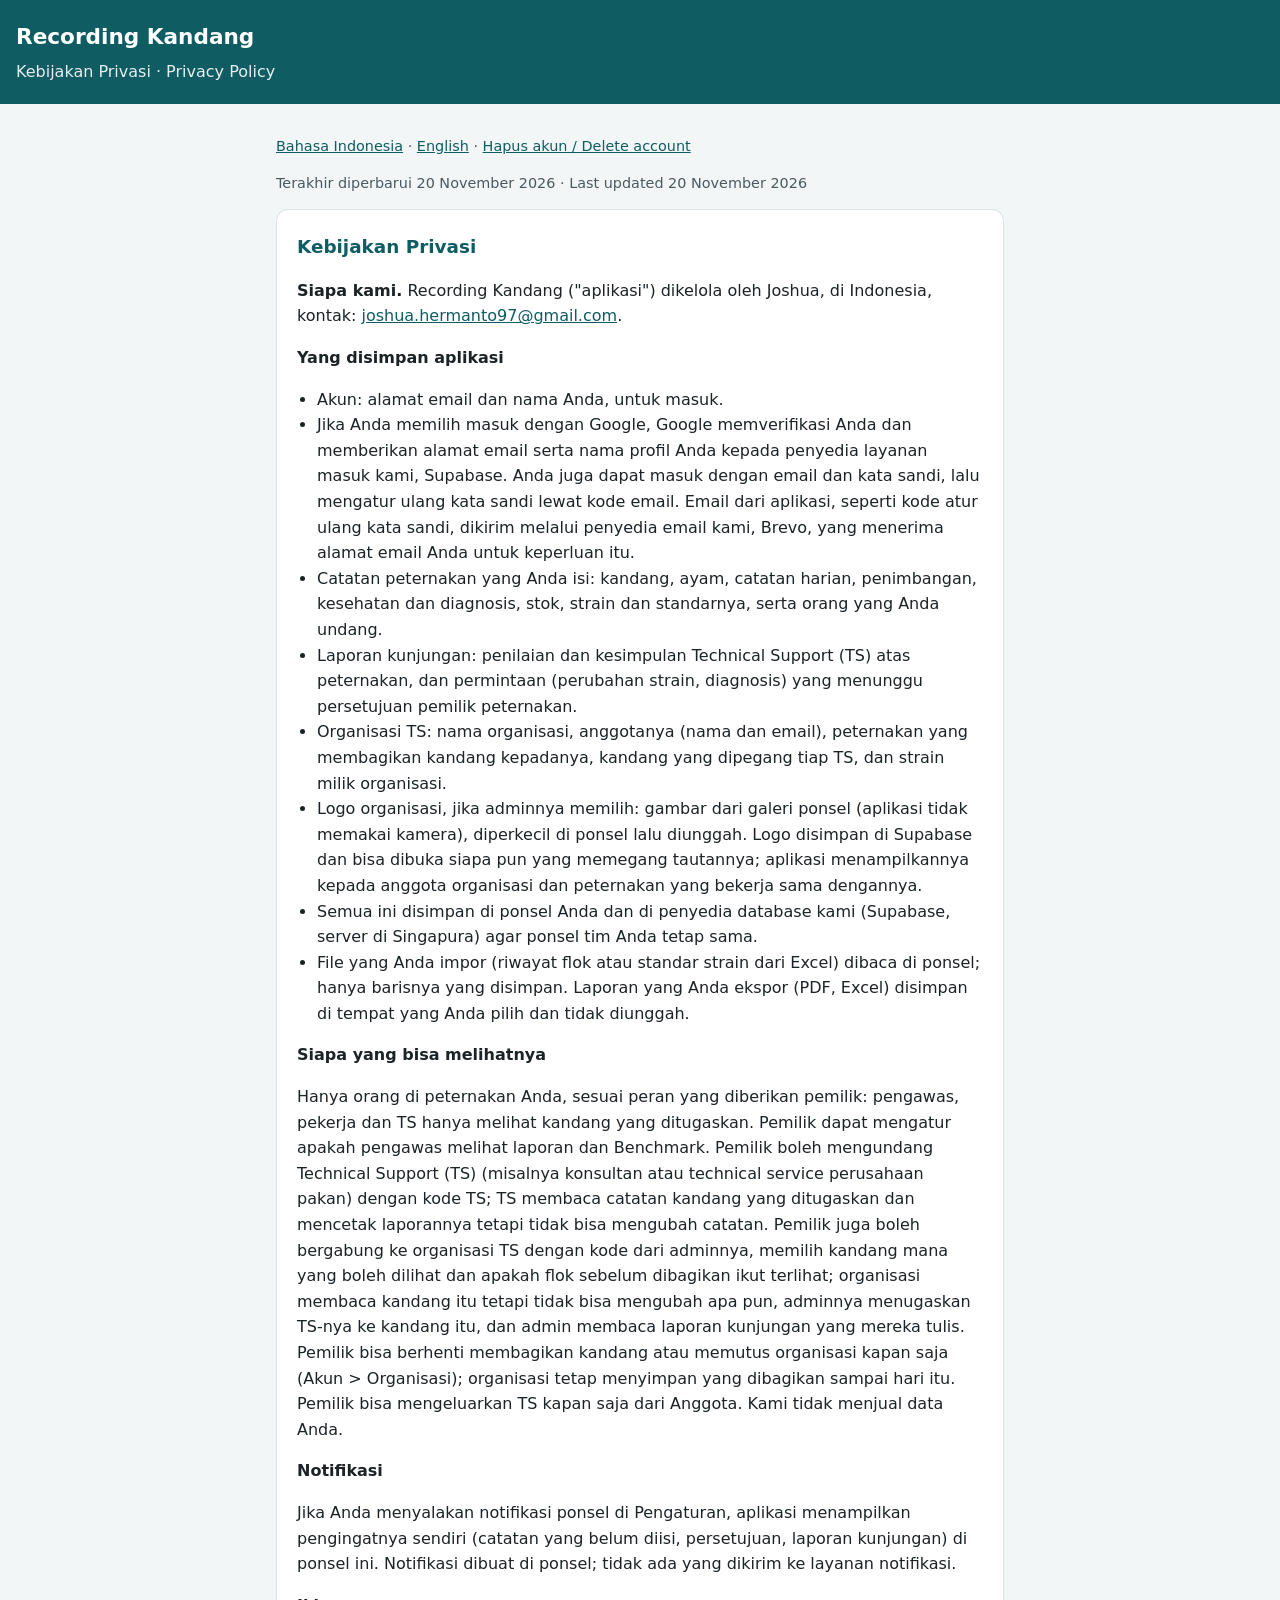
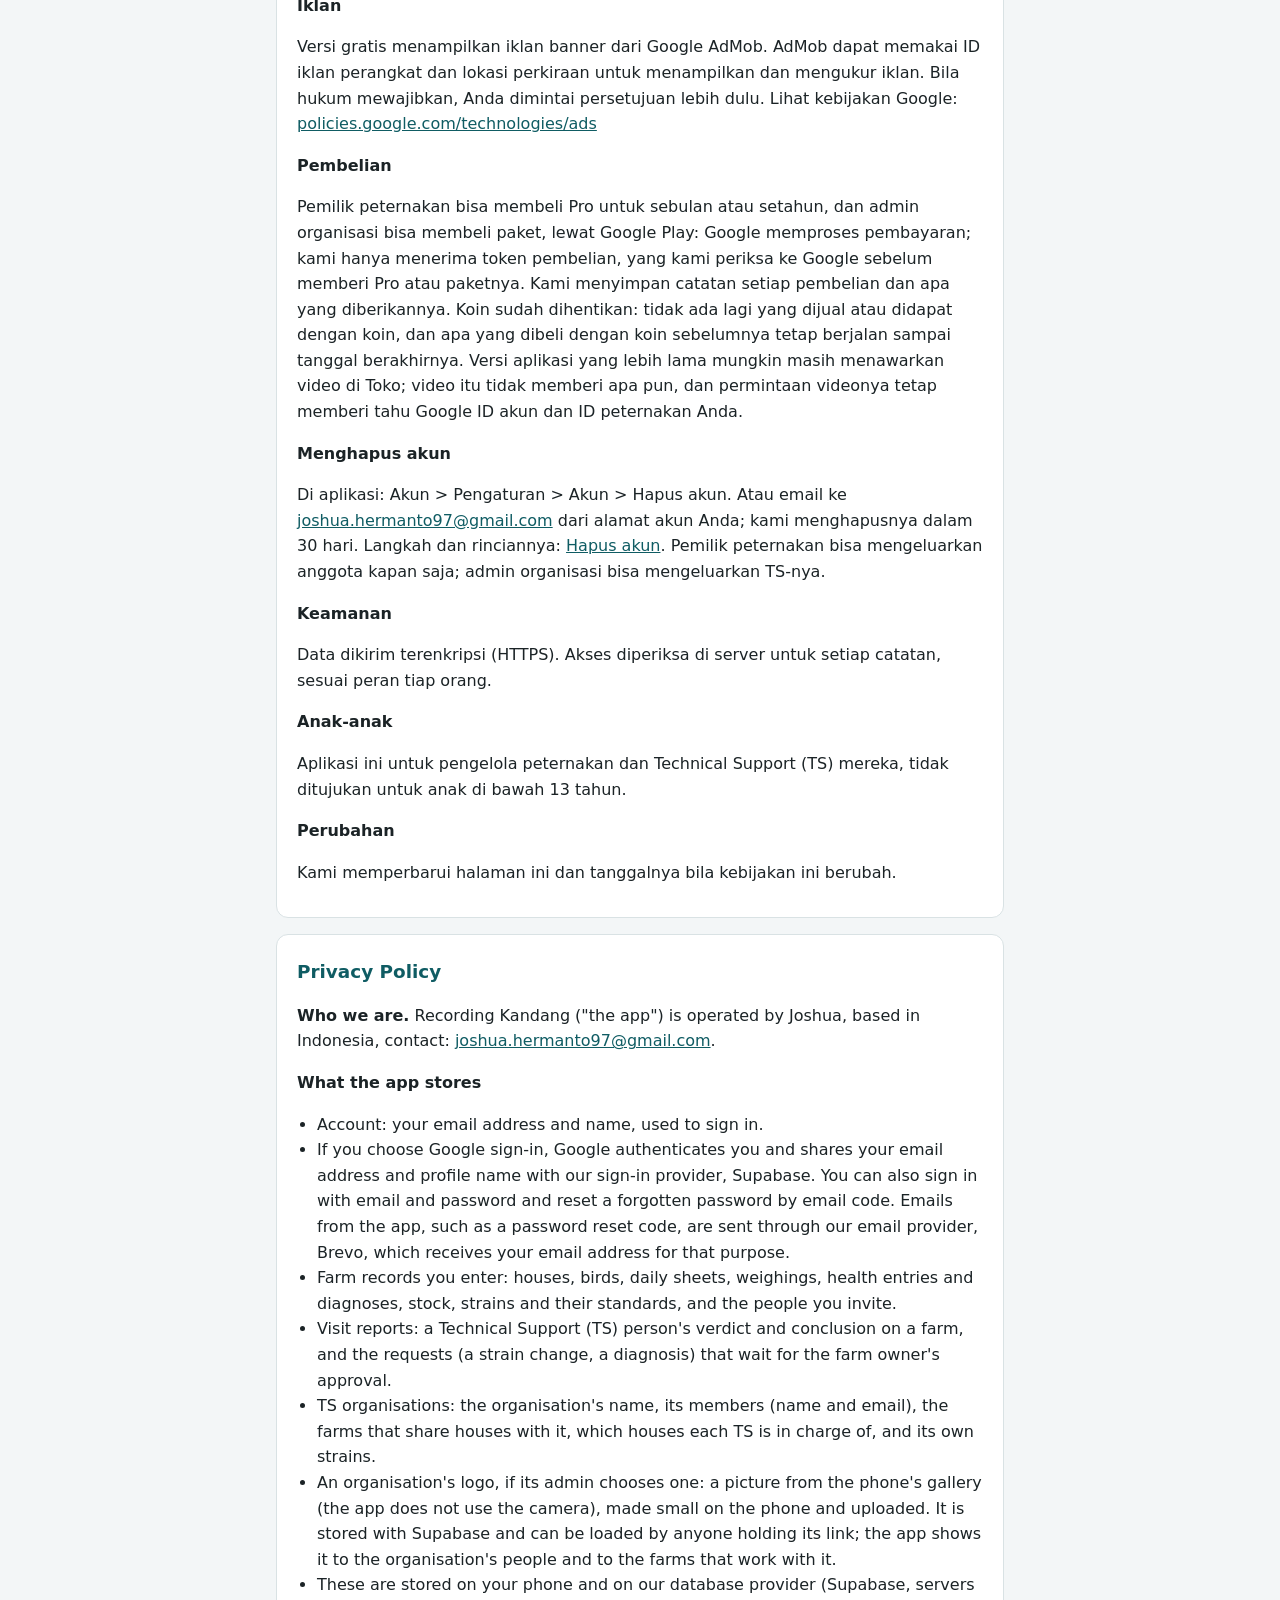
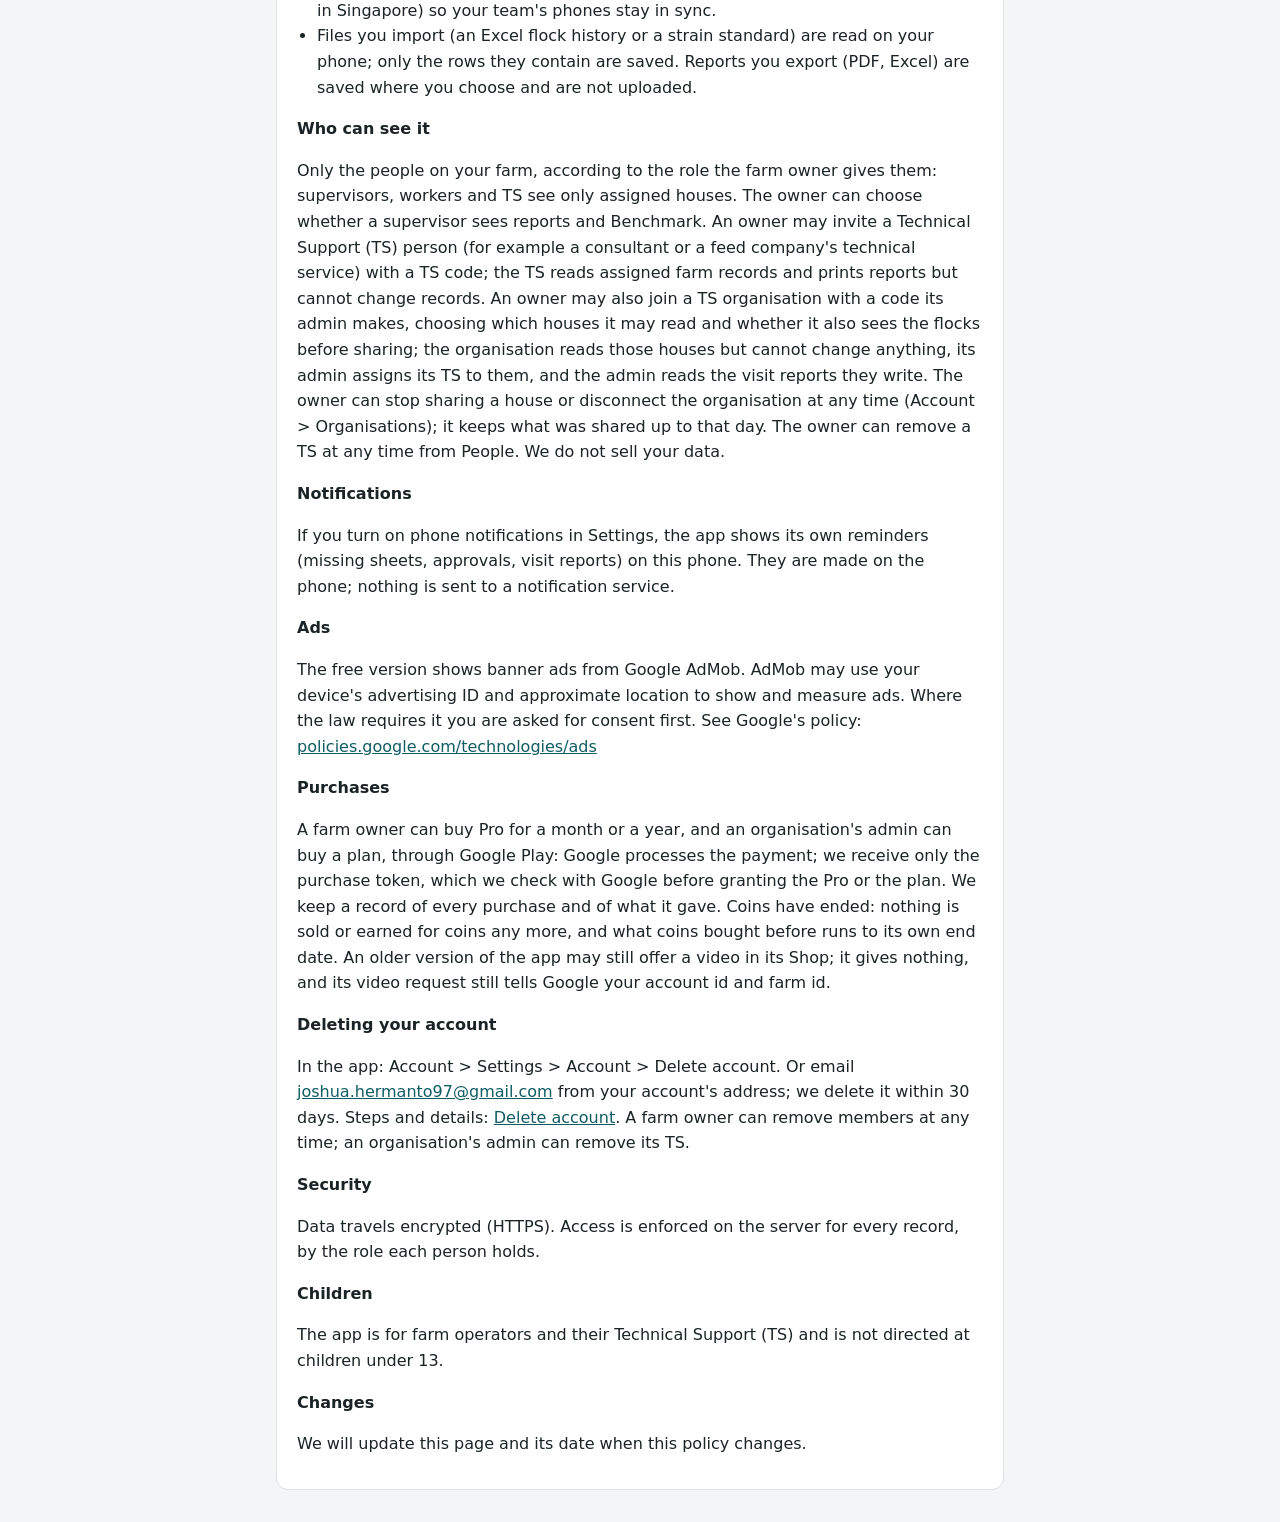
==== commit cf960bea: "Privacy policy: purchases only (coins have ended); 20 November 2026 Co-Authored-By: Claude Opus 5.5 " ====
--- a/index.html
+++ b/index.html
@@ -13,7 +13,7 @@
 </header>
 <main>
   <p class="lang"><a href="#id">Bahasa Indonesia</a> · <a href="#en">English</a> · <a href="delete-account.html">Hapus akun / Delete account</a></p>
-  <p class="updated">Terakhir diperbarui 28 Oktober 2026 · Last updated 28 October 2026</p>
+  <p class="updated">Terakhir diperbarui 20 November 2026 · Last updated 20 November 2026</p>
 
   <section id="id" lang="id">
     <h2>Kebijakan Privasi</h2>
@@ -40,8 +40,8 @@
     <h3>Iklan</h3>
     <p>Versi gratis menampilkan iklan banner dari Google AdMob. AdMob dapat memakai ID iklan perangkat dan lokasi perkiraan untuk menampilkan dan mengukur iklan. Bila hukum mewajibkan, Anda dimintai persetujuan lebih dulu. Lihat kebijakan Google: <a href="https://policies.google.com/technologies/ads">policies.google.com/technologies/ads</a></p>
 
-    <h3>Koin, video dan pembelian</h3>
-    <p>Di Toko, siapa pun di peternakan boleh menonton video untuk mendapat koin: pemilik atau TS untuk dirinya sendiri, anggota lain untuk pemilik peternakan. Permintaan video memberi tahu Google ID akun dan ID peternakan Anda, agar konfirmasi bertanda tangan dari Google sampai ke server kami dan orang yang tepat menerima koinnya. Koin juga bisa dibeli lewat Google Play oleh pemilik peternakan, TS atau admin organisasi, dan pemilik bisa membeli Pro untuk sebulan atau setahun: Google memproses pembayaran; kami hanya menerima token pembelian, yang kami periksa ke Google sebelum memberi koin atau Pro. Kami menyimpan catatan setiap koin yang didapat, dibeli dan dipakai, serta apa yang dibelinya.</p>
+    <h3>Pembelian</h3>
+    <p>Pemilik peternakan bisa membeli Pro untuk sebulan atau setahun, dan admin organisasi bisa membeli paket, lewat Google Play: Google memproses pembayaran; kami hanya menerima token pembelian, yang kami periksa ke Google sebelum memberi Pro atau paketnya. Kami menyimpan catatan setiap pembelian dan apa yang diberikannya. Koin sudah dihentikan: tidak ada lagi yang dijual atau didapat dengan koin, dan apa yang dibeli dengan koin sebelumnya tetap berjalan sampai tanggal berakhirnya. Versi aplikasi yang lebih lama mungkin masih menawarkan video di Toko; video itu tidak memberi apa pun, dan permintaan videonya tetap memberi tahu Google ID akun dan ID peternakan Anda.</p>
 
     <h3>Menghapus akun</h3>
     <p>Di aplikasi: Akun &gt; Pengaturan &gt; Akun &gt; Hapus akun. Atau email ke <a href="mailto:joshua.hermanto97@gmail.com">joshua.hermanto97@gmail.com</a> dari alamat akun Anda; kami menghapusnya dalam 30 hari. Langkah dan rinciannya: <a href="delete-account.html">Hapus akun</a>. Pemilik peternakan bisa mengeluarkan anggota kapan saja; admin organisasi bisa mengeluarkan TS-nya.</p>
@@ -81,8 +81,8 @@
     <h3>Ads</h3>
     <p>The free version shows banner ads from Google AdMob. AdMob may use your device's advertising ID and approximate location to show and measure ads. Where the law requires it you are asked for consent first. See Google's policy: <a href="https://policies.google.com/technologies/ads">policies.google.com/technologies/ads</a></p>
 
-    <h3>Coins, videos and purchases</h3>
-    <p>In the Shop anyone on a farm may watch a video to earn coins: an owner or a TS earns for themselves, other members earn for the farm's owner. The video request tells Google your account id and farm id so that Google's signed confirmation reaches our server and the right person is credited. Coins can also be bought through Google Play by a farm owner, a TS or an organisation's admin, and a farm owner can buy Pro for a month or a year: Google processes the payment; we receive only the purchase token, which we check with Google before crediting the coins or the Pro. We keep a record of every coin earned, bought and spent, and of what it bought.</p>
+    <h3>Purchases</h3>
+    <p>A farm owner can buy Pro for a month or a year, and an organisation's admin can buy a plan, through Google Play: Google processes the payment; we receive only the purchase token, which we check with Google before granting the Pro or the plan. We keep a record of every purchase and of what it gave. Coins have ended: nothing is sold or earned for coins any more, and what coins bought before runs to its own end date. An older version of the app may still offer a video in its Shop; it gives nothing, and its video request still tells Google your account id and farm id.</p>
 
     <h3>Deleting your account</h3>
     <p>In the app: Account &gt; Settings &gt; Account &gt; Delete account. Or email <a href="mailto:joshua.hermanto97@gmail.com">joshua.hermanto97@gmail.com</a> from your account's address; we delete it within 30 days. Steps and details: <a href="delete-account.html">Delete account</a>. A farm owner can remove members at any time; an organisation's admin can remove its TS.</p>
--- a/style.css
+++ b/style.css
@@ -1,4 +1,4 @@
-/* The two public pages Google Play links to. Light only, like the app. */
+/* The public pages: the two Google Play links to, and the email-confirmed page. Light only, like the app. */
 :root {
   --petrol: #0f5c63;
   --ink: #1b2326;
